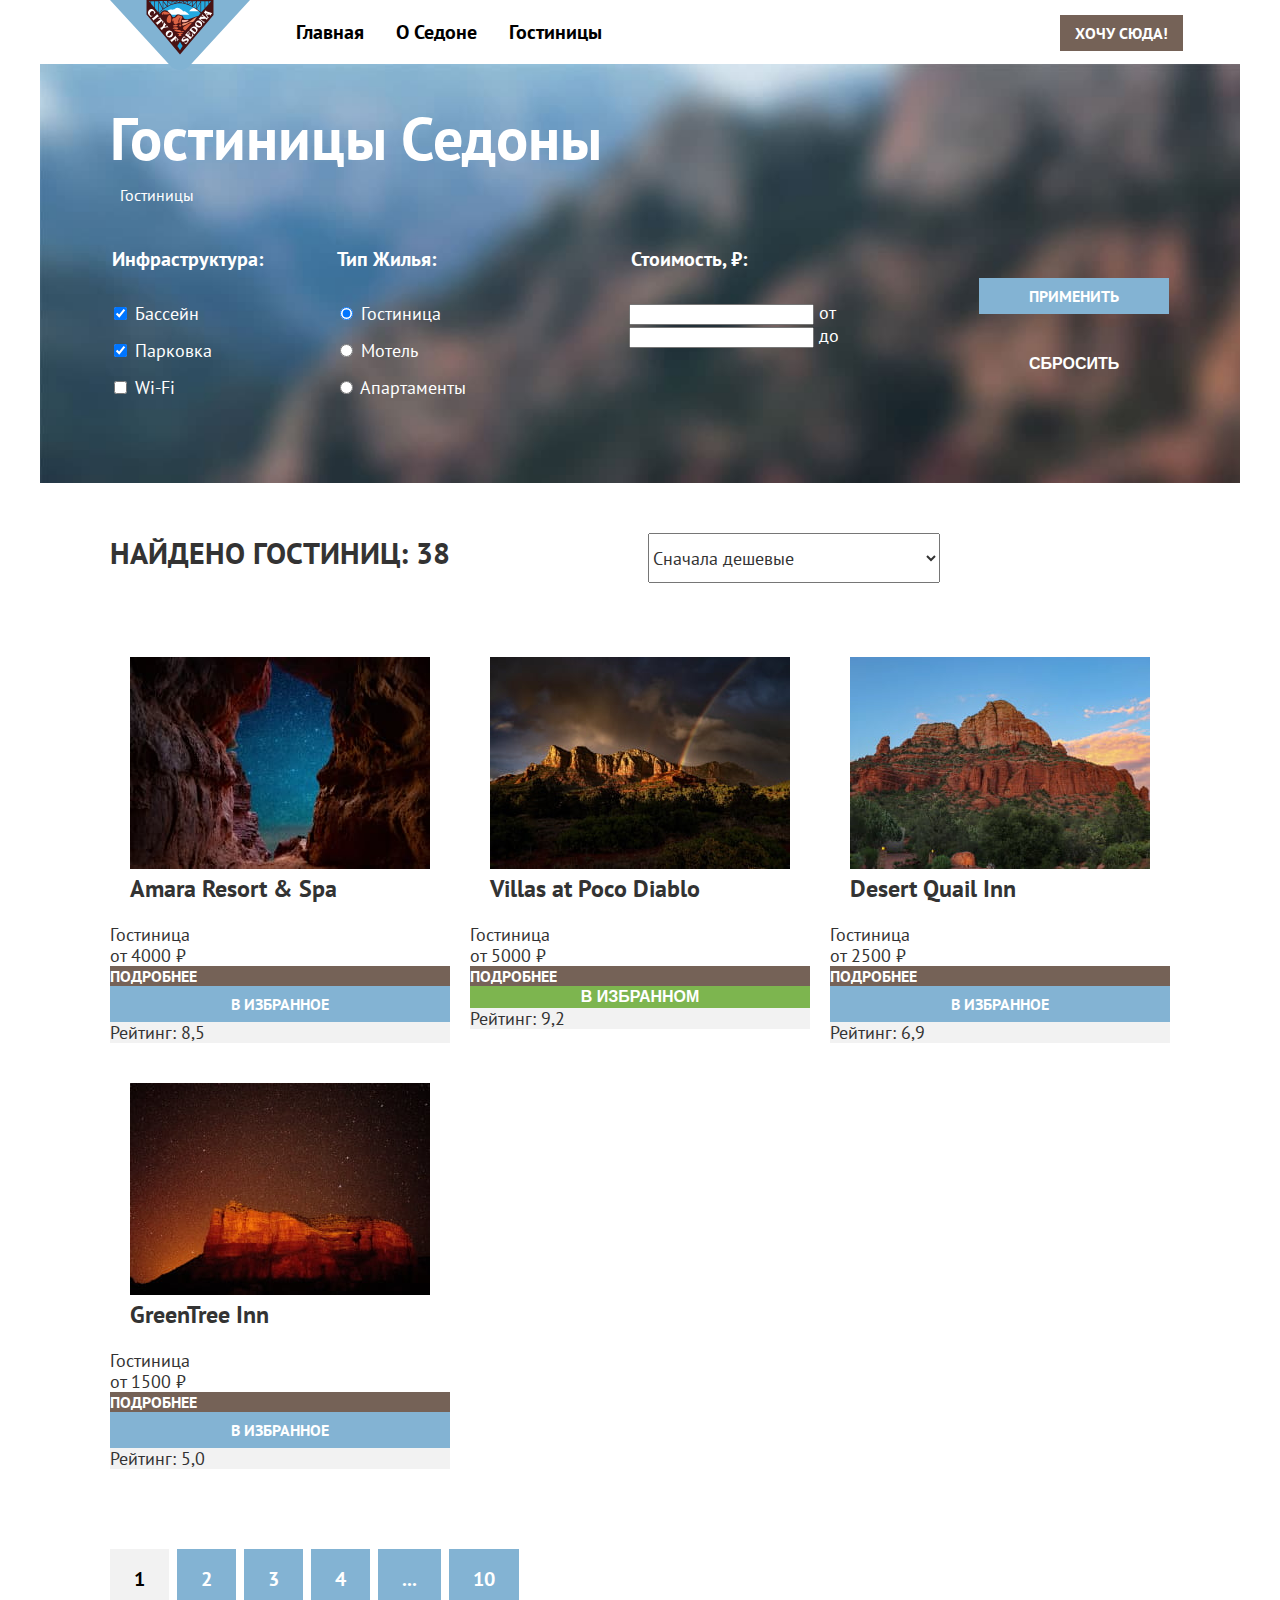
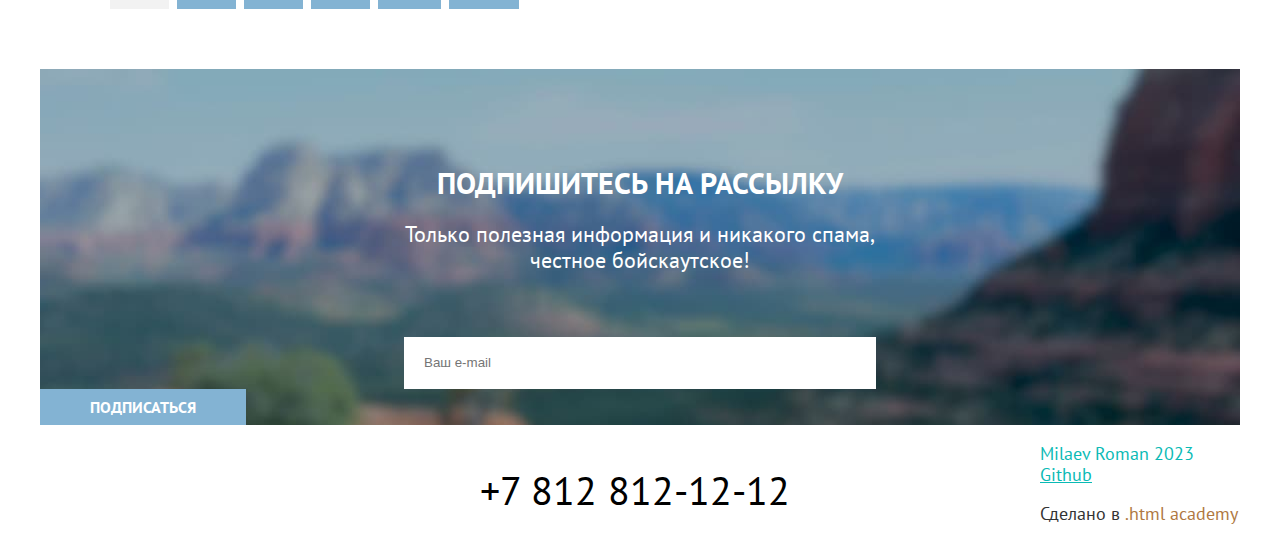
==== hotels.html @ eb1d155f "сделал микросетки" ====
<!DOCTYPE html>
<html lang="ru">
<head>
	<meta charset="UTF-8">
	<meta name="viewport" content="width=device-width, initial-scale=1.0">
	<link rel="stylesheet" href="styles/styles.css">
	<title>Hotels Sedona</title>
</head>
<body>
	<header class="page-header">
		<nav class="navigation">
			<a class="logo-link" href="index.html">
				<img class="menu-logo" src="images/logo.svg" width="140" height="70" alt="Logo Sedona">
			</a>
			<ul class="navigation-list">
				<li class="navigation-item">
					<a class="navigation-link" href="index.html">Главная</a>
				</li>
				<li class="navigation-item">
					<a class="navigation-link" href="#">О Седоне</a>
				</li>
				<li class="navigation-item">
					<a class="navigation-link current" href="hotels.html">Гостиницы</a>
				</li>
			</ul>
			<ul class="navigation-list userbar">
				<li class="userbar-item">
					<a class="navigation-link search-button" href="#">
						<span class="visually-hidden">Поиск</span>
					</a>
				</li>
				<li class="userbar-item">
					<a class="navigation-link favourites" href="#">
						<span class="visually-hidden">Избранное</span>
					</a>
				</li>
				<li class="userbar-item">
					<a class="button button-entry" href="#">Хочу сюда!</a>
				</li>
			</ul>
		</nav>
	</header>
	<main class="content">
		<div class="page-hotels-container">
			<div class="bg-wrapper">
				<header class="hotels-header">
					<h1 class="hotels-title">Гостиницы Седоны</h1>
					<ul class="breadcrumbs">
						<li class="breadcrumbs-item">
							<a href="index.html" class="breadcrumbs-link breadcrumbs-icon">
								<span class="visually-hidden">Домой</span>
							</a>
						</li>
						<li class="breadcrumbs-item">
							<a class="breadcrumbs-link" href="hotels.html">Гостиницы</a>
						</li>
					</ul>
				</header>
				<section class="filters">
					<h2 class="visually-hidden">Фильтры гостиниц</h2>
					<form class="filters-hotels" action="https://echo.htmlacademy.ru/" method="get">
						<fieldset class="filters-infrastructure">
							<legend class="title-filters title-filters-infrastructure">Инфраструктура:</legend>
							<ul class="filters-infrastructure-list">
								<li class="item-filters">
									<input type="checkbox" id="swimming-pool" name="swimming-pool" checked>
									<label for="swimming-pool">Бассейн</label>
								</li>
								<li class="item-filters">
									<input type="checkbox" id="parking" name="swimming-pool" checked>
									<label for="parking">Парковка</label>
								</li>
								<li class="item-filters">
									<input type="checkbox" id="wi-fi" name="wi-fi">
									<label for="wi-fi">Wi-Fi</label>
								</li>
							</ul>
						</fieldset>
						<fieldset class="filters-type-hotels">
							<legend class="title-filters title-filters-type-hotels">Тип Жилья:</legend>
							<ul class="filters-type-hotels-list">
								<li class="item-filters">
									<input type="radio" id="hotel" name="hotel" checked>
									<label for="hotel">Гостиница</label>
								</li>
								<li class="item-filters">
									<input type="radio" id="motel" name="motel">
									<label for="motel">Мотель</label>
								</li>
								<li class="item-filters">
									<input type="radio" id="aparts" name="aparts">
									<label for="aparts">Апартаменты</label>
								</li>
							</ul>
						</fieldset>
						<fieldset class="filters-price">
							<legend class="title-filters title-filters-price">Стоимость, ₽:</legend>
							<label class="min-price-label">
								<input type="number" class="min-price-input" name="min-price"> от
							</label>
							<label class="max-price-label">
								<input type="number" class="max-price-input" name="max-price"> до
							</label>
							<!--решение из Глейси - мб сделать через кнопки-->
							<div class="filter-range">
								<div class="range-controls">
									<div class="scale">
										<div class="bar" style="margin-left: 20%; width: 60%"></div>
									</div>
									<div class="range-toggle range-toggle-min"></div>
									<div class="range-toggle range-toggle-max"></div>
								</div>
							</div>
						</fieldset>
						<div class="button-form">
							<button class="button button-bg-lightblue" type="submit">Применить</button>
							<input class="button reset-button" type="reset" value="Сбросить">
						</div>
					</form>
				</section>
			</div>
			<section class="sorting-view">
				<h2 class="sorting-view-title">Найдено гостиниц: 38</h2>
				<select class="sorting-view-style" name="sorting">
					<option value="cheap">Сначала дешевые</option>
					<option value="expensive">Сначала дорогие</option>
					<option value="high-level">С высоким рейтингом</option>
					<option value="popular">По популярности</option>
				</select>
				<div class="sorting-view-link-container">
					<a class="sorting-view-link button" href="#">
						<span class="visually-hidden">Показать карточками</span>
					</a>
					<a class="sorting-view-link button" href="#">
						<span class="visually-hidden">Показать полностью</span>
					</a>
					<a class="sorting-view-link button" href="#">
						<span class="visually-hidden">Показать списком</span>
					</a>
				</div>
				</section>
			<section class="preview-hotels">
				<h2 class="visually-hidden">Превью отелей</h2>
				<ul class="preview-hotels-list">
					<li class="preview-hotels-item">
						<a class="preview-hotels-link">
							<img class="preview-hotels-image" src="images/hotel-1.jpg" width="300" height="212" alt="Вид из гостиницы">
							<h3 class="preview-hotels-subtitle">Amara Resort & Spa</h3>
						</a>
						<!--Есть мысли по оформлению этих блоков - вероятно дам дисплей инлайн блок-->
						<span>Гостиница</span><span> от 4000 ₽</span>
						<a class="button more-detailed-view-hotels" href="#">Подробнее</a>
						<button class="button button-bg-lightblue" value="favourites">В избранное</button>
						<div class="preview-hotels-rating-stars"></div>
						<a class="preview-hotels-rating" href="#">Рейтинг: 8,5</a>
					</li>
					<li class="preview-hotels-item">
						<a class="preview-hotels-link">
							<img class="preview-hotels-image" src="images/hotel-2.jpg" width="300" height="212" alt="Вид из гостиницы">
							<h3 class="preview-hotels-subtitle">Villas at Poco Diablo</h3>
						</a>
						<span>Гостиница</span><span> от 5000 ₽</span>
						<a class="button more-detailed-view-hotels" href="#">Подробнее</a>
						<button class="button button-clicked" value="favourites">В избранном</button>
						<div class="preview-hotels-rating-stars"></div>
						<a class="preview-hotels-rating" href="#">Рейтинг: 9,2</a>
					</li>
					<li class="preview-hotels-item">
						<a class="preview-hotels-link">
							<img class="preview-hotels-image" src="images/hotel-3.jpg" width="300" height="212" alt="Вид из гостиницы">
							<h3 class="preview-hotels-subtitle">Desert Quail Inn</h3>
						</a>
						<span>Гостиница</span><span> от 2500 ₽</span>
						<a class="button more-detailed-view-hotels" href="#">Подробнее</a>
						<button class="button button-bg-lightblue" value="favourites">В избранное</button>
						<div class="preview-hotels-rating-stars"></div>
						<a class="preview-hotels-rating" href="#">Рейтинг: 6,9</a>
					</li>
					<li class="preview-hotels-item">
						<a class="preview-hotels-link">
							<img class="preview-hotels-image" src="images/hotel-4.jpg" width="300" height="212" alt="Вид из гостиницы">
							<h3 class="preview-hotels-subtitle">GreenTree Inn</h3>
						</a>
						<span>Гостиница</span><span> от 1500 ₽</span>
						<a class="button more-detailed-view-hotels" href="#">Подробнее</a>
						<button class="button button-bg-lightblue" value="favourites">В избранное</button>
						<div class="preview-hotels-rating-stars"></div>
						<a class="preview-hotels-rating" href="#">Рейтинг: 5,0</a>
					</li>
				</ul>
			</section>
			<ul class="pagination">
				<li class="pagination-item">
					<a class="pagination-link pagination-current" href="#">1</a>
				</li>
				<li class="pagination-item">
					<a class="pagination-link" href="#">2</a>
				</li>
				<li class="pagination-item">
					<a class="pagination-link" href="#">3</a>
				</li>
				<li class="pagination-item">
					<a class="pagination-link" href="#">4</a>
				</li>
				<li class="pagination-item">
					<a class="pagination-link rabbit-hole" href="#">...</a>
				</li>
				<li class="pagination-item">
					<a class="pagination-link pagination-next" href="#">10</a>
				</li>
			</ul>
		</div>
	</main>
	<footer class="footer">
		<section class="footer-subscribe">
			<h2 class="title title-footer-subscribe">Подпишитесь на рассылку</h2>
			<p class="title-desc title-desc-footer-subscribe">Только полезная информация и никакого спама,<br>честное бойскаутское!</p>
			<input class="footer-subscribe-email" type="email" placeholder="Ваш e-mail">
			<button class="button button-bg-lightblue" type="submit">Подписаться</button>
		</section>
		<section class="footer-social">
			<h3 class="visually-hidden">Ссылки на наши соцсети</h3>
			<ul class="footer-social-list">
				<li class="footer-social-item">
					<a class="footer-social-link" href="#">
						<span class="visually-hidden vkontakte">Вконтакте</span>
					</a>
				</li>
				<li class="footer-social-item">
					<a class="footer-social-link" href="#">
						<span class="visually-hidden telegram">Телеграм</span>
					</a>
				</li>
				<li class="footer-social-item">
					<a class="footer-social-link" href="#">
						<span class="visually-hidden youtube">Youtube</span>
					</a>
				</li>
			</ul>
			<a class="footer-phone" href="tel:+78128121212">+7 812 812-12-12</a>
			<div class="copyright-container">
				<p class="copyright">Milaev Roman 2023
					<a href="https://github.com/Milaev" class="git-creator">Github</a>
				</p>
				<p>Сделано в <a class="copyright-link" href="https://htmlacademy.ru">.html academy</a>
				</p>
			</div>
		</section>
	</footer>	
</body>
</html>
---- styles/styles.css ----
@font-face {
	font-family: "PT Sans";
	font-style: normal;
	font-weight: 400;
	src: url("../fonts/ptsans-400.woff2") format("woff2");
	font-display: swap;
}

@font-face {
	font-family: "PT Sans";
	font-style: normal;
	font-weight: 700;
	src: url("../fonts/ptsans-700.woff2") format("woff2");
	font-display: swap;
}

html {
	height: 100%;
}

body {
	margin: 0;
	display: flex;
	flex-direction: column;
	min-height: 100%;
	font-family: "PT Sans", sans-serif;
	font-size: 18px;
	line-height: 21px;
	font-weight: 400;
	color: #333333;
	background-color: white;
}

.visually-hidden {
	position: absolute;
	width: 1px;
	height: 1px;
	margin: -1px;
	padding: 0;
	border: 0;
	clip: rect(0 0 0 0);
	overflow: hidden;
}

.button {
	color: white;
	background-color: #756257;
	text-decoration: none;
	font-size: 16px;
	line-height: 20px;
	text-transform: uppercase;
	font-weight: 700;
}

.title {
	font-size: 30px;
	line-height: 36px;
	font-weight: 700;
	text-align: center;
	text-transform: uppercase;
	padding: 0;
	margin: 0 auto;
}

.title-desc {
	font-size: 22px;
	line-height: 26px;
	font-weight: 400;
	text-align: center;
	padding: 0;
	padding-bottom: 64px;
	width: 720px;
	margin: 0 auto;
}

.subtitle {
	font-size: 24px;
	line-height: 28px;
	font-weight: 700;
	text-align: center;
	text-transform: uppercase;
	margin: 0;
	padding: 0;
}

.item-desc {
	font-size: 18px;
	line-height: 21px;
	text-align: center;
	margin: 0;
	padding: 0;
}

.navigation {
	display: flex;
	width: 1200px;
	margin: 0 auto;
}

.menu-logo {
	width: 140px;
	margin-right: 30px;
	padding-left: 70px;
}

.navigation-list {
	margin: 0;
	padding: 0;
	list-style-type: none;
	display: flex;
	flex-wrap: wrap;
	width: 500px;
	align-items: center;
}

.navigation-link {
	color: black;
	display: block;
	font-size: 20px;
	line-height: 24px;
	font-weight: 700;
	text-decoration: none;
	padding: 20px 16px;
}

.logo-link {
	display: block;
	margin-bottom: -10px;
	padding: 0;
	z-index: 1;
}

.userbar {
	width: 264px;
	margin-left: auto;
}

.userbar-item:last-child {
	margin-left: 20px;
}

.button-entry {
	padding: 8px 15px;
}

.page-container {
	background-image: url(../images/bg-index-divider.jpg);
	background-repeat: no-repeat;
	background-size: 1200px 485px;
	background-position: top;
	width: 1200px;
	margin: 0 auto;
}

.page-hotels-container {
	width: 1200px;
	margin: 0 auto;
}

.content {
	flex-grow: 1;
}

.main-logo {
	display: block;
	margin: 0 auto;
	padding-top: 42px;
	margin-bottom: 91px;
}

.reasons-list {
	margin: 0;
	padding: 0;
	display: flex;
	flex-wrap: wrap;
	list-style-type: none;
}

.title-reasons {
	width: 620px;
	padding-top: 69px;
	padding-bottom: 25px;
}

.reasons-item {
	display: flex;
	flex-direction: column;
}

.reasons-item:first-child,
.reasons-item:last-child {
	background-color: #82B3D3;
	color: white;
	width: 400px;
}

.reasons-item:nth-child(3),
.reasons-item:nth-child(4),
.reasons-item:nth-child(5) {
	width: 400px;
}

.reasons-item:nth-child(3),
.reasons-item:nth-child(5),
.opportunities-item:nth-child(1),
.opportunities-item:nth-child(3) {
	background-color: rgba(131, 179, 211, 0.12);
}

.reasons-item:nth-child(4) {
	background-color:rgba(131, 179, 211, 0.2)
}

.subtitle-reasons {
	width: 175px;
	margin: 0 auto;
	padding-top: 103px;
	padding-bottom: 31px;
}

.item-desc-reasons {
	width: 230px;
	margin: 0 auto;
	padding-top: 31px;
	padding-bottom: 100px;
}

.title-opportunities {
	width: 505px;
	padding-top: 64px;
	padding-bottom: 20px;
}

.opportunities-list {
	margin: 0;
	padding: 0;
	list-style-type: none;
	display: flex;
}

.opportunities-item {
	width: 400px;
	display: flex;
	flex-direction: column;
}

.subtitle-opportunities {
	width: 230px;
	margin: 0 auto;
	padding-top: 183px;
	padding-bottom: 30px;
}

.item-desc-opportunities {
	width: 230px;
	margin: 0 auto;
	padding-bottom: 81px;
}

.title-search-hotel,
.title-footer-subscribe {
	padding-top: 96px;
	padding-bottom: 20px;
}

.button-search-hotel {
	display: block;
	width: 275px;
	line-height: 36px;
	text-align: center;
	padding: 8px 50px;
	margin: 0 auto;
	margin-bottom: 96px;
}

.footer-subscribe {
	color: white;
	background-color: lightblue;
	background-image: url("../images/bg-subscribe.jpg");
	background-size: 1200px 415px;
	background-repeat: no-repeat;
	width: 1200px;
	margin: 0 auto;
}

.footer-subscribe-email {
	display: block;
	width: 432px;
	line-height: 28px;
	border: 0px;
	padding: 12px 20px;
	margin: 0 auto;
}

.footer-social {
	display: flex;
	width: 1200px;
	margin: 0 auto;
}

.footer-social-list {
	width: 180px;
	margin: 0;
	padding: 0;
	list-style-type: none;
	display: flex;
	flex-wrap: wrap;
	padding-left: 70px;
	padding-top: 45px;
	padding-bottom: 30px;
}

.footer-social-link {
	display: block;
	width: 47px;
	height: 40px;
}

.footer-phone {
	color: black;
	font-size: 40px;
	line-height: 40px;
	font-weight: 400;
	text-decoration: none;
	width: 335px;
	margin-left: 190px;
	padding-top: 45px;
	padding-bottom: 30px;
}

.copyright-container {
	width: 200px;
	margin-left: auto;
}

.copyright, .git-creator {
	color: #0abab5;
}

.copyright-link {
	color:#AF7842;
	text-decoration: none;
}

.bg-wrapper {
	background-image: url("../images/bg-catalog.jpg");
	background-color: lightblue;
	background-size: cover;
	color: white;
}

.hotels-title {
	font-size: 60px;
	line-height: 78px;
	font-weight: 700;
	margin-top: 0;
	margin-bottom: 8px;
	padding-top: 35px;
	padding-left: 70px;
}

.breadcrumbs {
	display: flex;
	margin: 0;
	list-style-type: none;
}

.breadcrumbs-link {
	color: white;
	text-decoration: none;
	font-size: 16px;
	line-height: 21px;
	font-weight: 400;
	display: block;
	margin-right: 28px;
}

.breadcrumbs-icon {
	width: 12px;
	height: 12px;
}

fieldset {
	border: none;
	margin: 0;
	padding: 0;
}

.title-filters {
	font-size: 20px;
	line-height: 26px;
	font-weight: 700;
	padding-bottom: 30px;
}

.item-filters {
	font-size: 18px;
	line-height: 24px;
	font-weight: 400;
	padding-bottom: 13px;
}

.filters-hotels {
	display: flex;
	max-width: 1200px;
	padding: 40px 70px 70px;
}

.filters-infrastructure-list,
.filters-type-hotels-list {
	margin: 0;
	padding: 0;
	list-style-type: none;
}

.filters-infrastructure {
	width: 150px;
	margin-right: 70px;
}

.filters-type-hotels {
	width: 150px;
}

.filters-price {
	width: 280px;
	margin-left: auto;
	margin-right: 70px;
}

/*выпадает из контейнера формы */
.button-form {
	width: 191px;
	align-self: center;
}

.button-bg-lightblue {
	background-color: rgba(131, 179, 211, 1);
	border: none;
	font-family: "PT Sans";
	padding: 8px 50px;
	line-height: 20px;
	border: none;
}

.reset-button {
	background-color: transparent;
	border: none;
	padding: 8px 50px;
	line-height: 20px;
	margin-top: 32px;
}

.button-clicked {
	background-color: #7DB54F;
	border: none;
}

.sorting-view {
	display: flex;
	margin: 50px 70px 40px;
}

.sorting-view-title {
	font-size: 30px;
	line-height: 39px;
	font-weight: 700;
	text-transform: uppercase;
	width: 340px;
	margin-top: 0;
}

.sorting-view-style {
	width: 292px;
	height: 50px;
	margin-left: auto;
}

.sorting-view-link-container {
	display: flex;
	width: 160px;
	flex-wrap: wrap;
	margin-left: 70px;
}

.sorting-view-link {
	background-color: white;
	color: black;
	display: block;
	width: 48px;
	height: 48px;
}

.sorting-view-style {
	color: #333333;
	font-size: 18px;
	line-height: 23px;
	font-family: "PT Sans";
	font-weight: 400;
}

.preview-hotels-list {
	display: flex;
	margin: 0;
	padding: 0;
	flex-wrap: wrap;
	list-style-type: none;
	padding-left: 70px;
	padding-right: 70px;
	gap: 20px;
}

.preview-hotels-item {
	display: flex;
	flex-direction: column;
	width: 340px;
}

.preview-hotels-link {
	display: block;
	width: 300px;
	margin: 0;
	padding: 20px;
}

.preview-hotels-subtitle {
	font-size: 24px;
	line-height: 31px;
	font-weight: 700;
	margin: 0;
	padding: 0;
}

.preview-hotels-rating {
	background-color: #F2F2F2;
	color: #333333;
	text-decoration: none;
}

.pagination {
	margin: 0;
	padding: 0;
	list-style-type: none;
	display: flex;
	flex-wrap: wrap;
	margin-left: 70px;
	padding-top: 80px;
	padding-bottom: 60px;
}

.pagination-link {
	color: #ffffff;
	font-size: 20px;
	line-height: 36px;
	text-decoration: none;
	background-color: #83B3D3;
	font-weight: 700;
	display: block;
	padding: 12px 24px;
}

.pagination-item:not(:last-child) {
	margin-right: 8px;
}

.pagination-current {
	background-color: #F2F2F2;
	color: #000000;
}
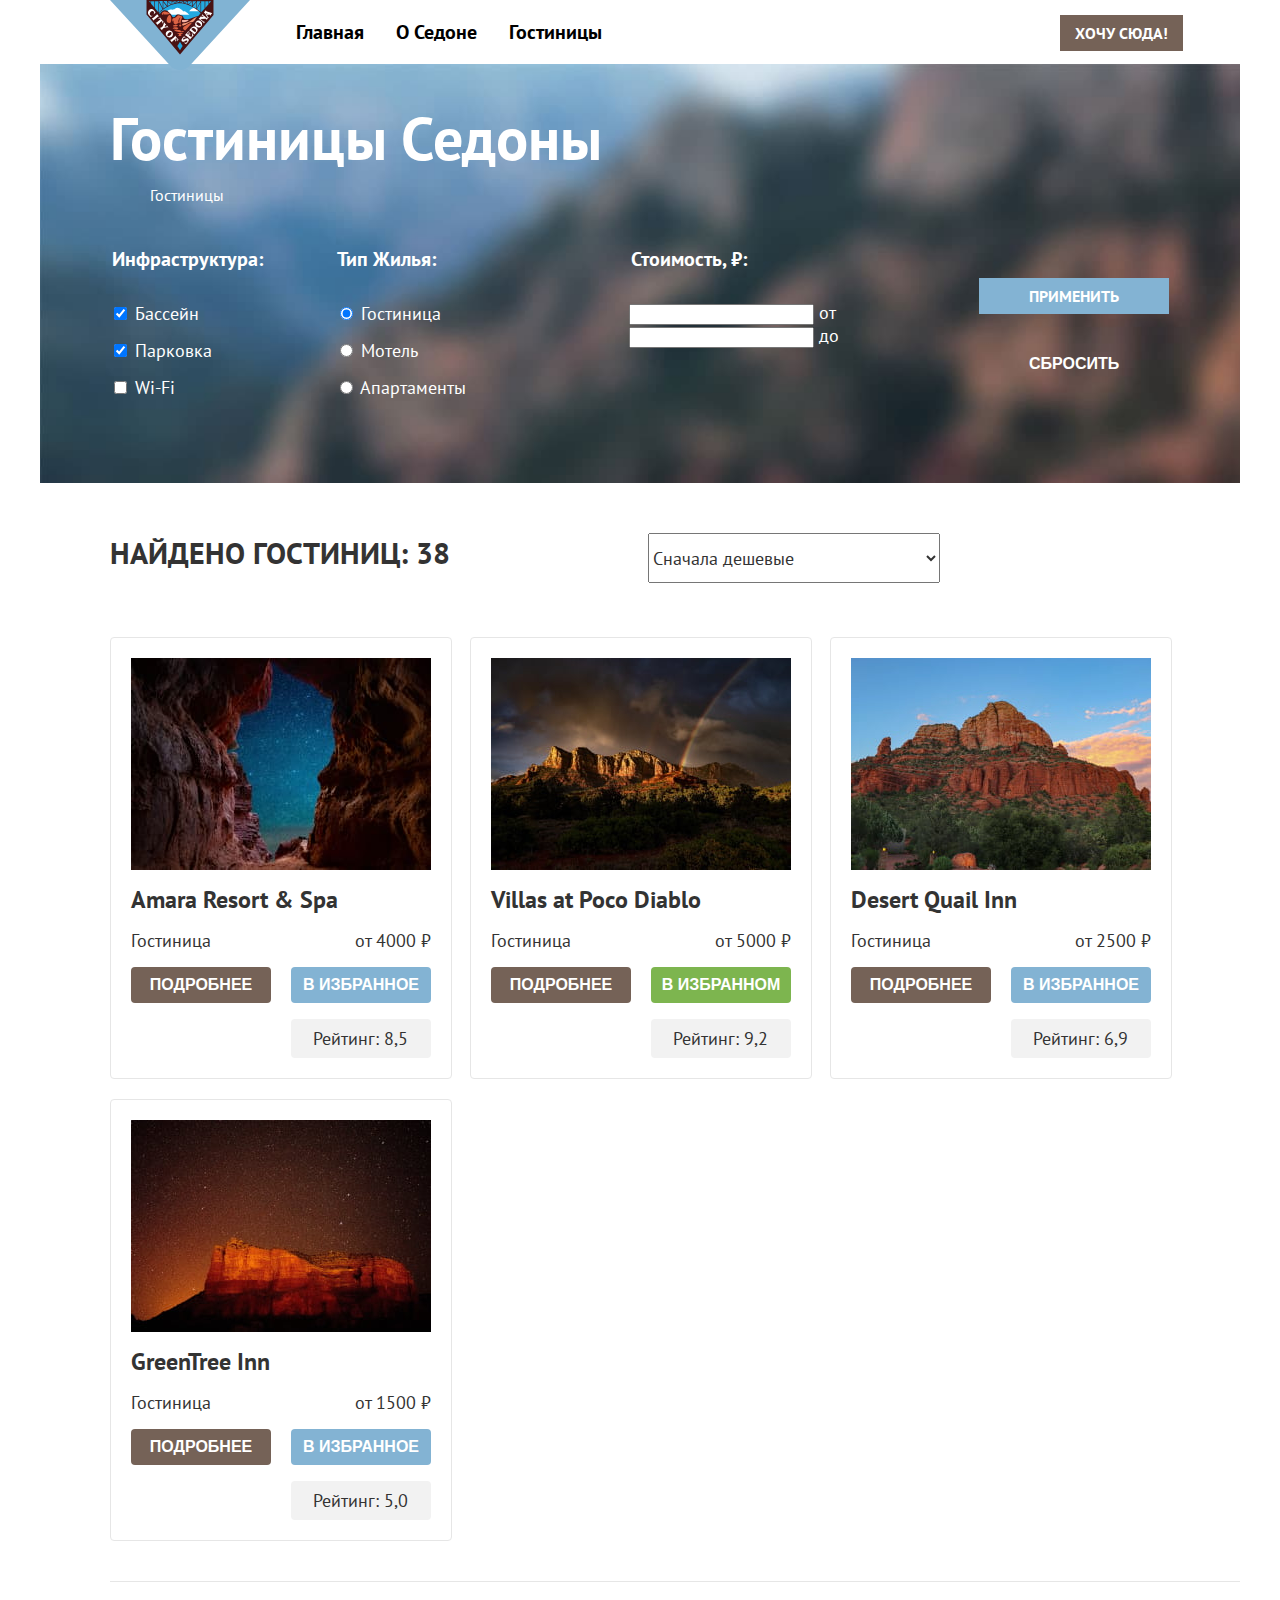
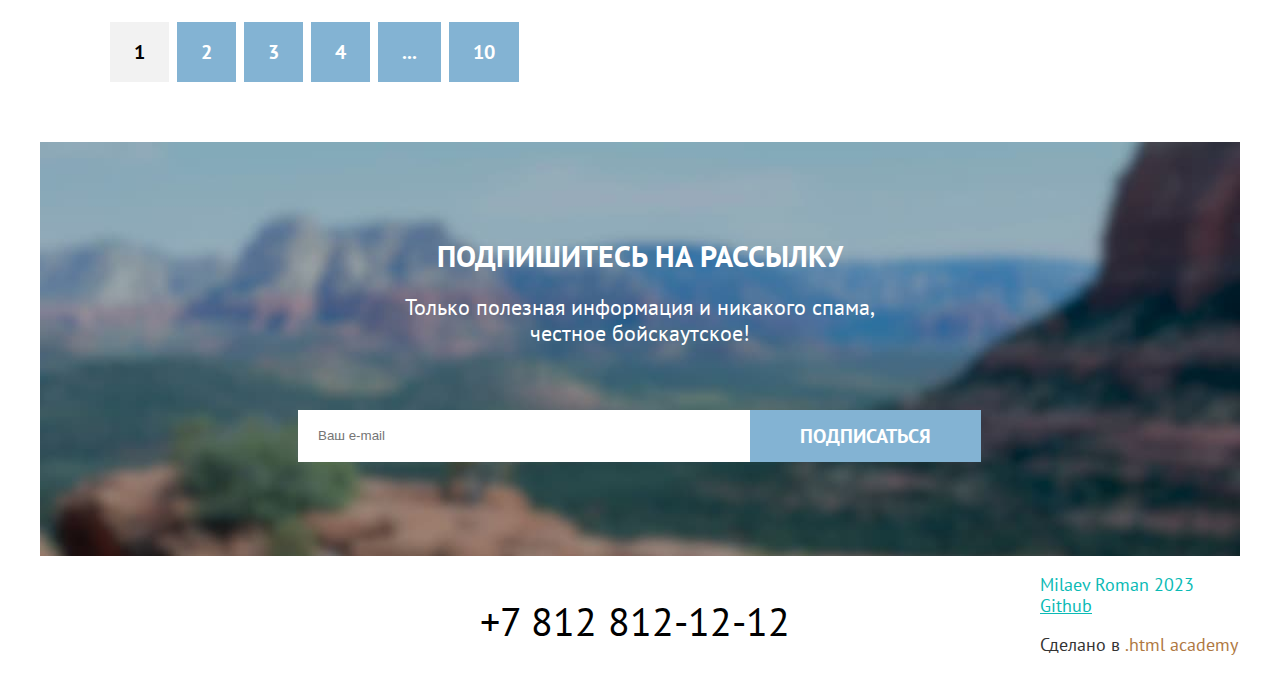
==== commit a993480e: "Сверстал карточки отелей на гридах" ====
--- a/hotels.html
+++ b/hotels.html
@@ -143,49 +143,64 @@
 				<h2 class="visually-hidden">Превью отелей</h2>
 				<ul class="preview-hotels-list">
 					<li class="preview-hotels-item">
-						<a class="preview-hotels-link">
+						<a class="preview-hotels-link" href="#">
 							<img class="preview-hotels-image" src="images/hotel-1.jpg" width="300" height="212" alt="Вид из гостиницы">
+						</a>	
+						<a class="preview-hotels-subtitle-link" href="#">
 							<h3 class="preview-hotels-subtitle">Amara Resort & Spa</h3>
 						</a>
-						<!--Есть мысли по оформлению этих блоков - вероятно дам дисплей инлайн блок-->
-						<span>Гостиница</span><span> от 4000 ₽</span>
-						<a class="button more-detailed-view-hotels" href="#">Подробнее</a>
-						<button class="button button-bg-lightblue" value="favourites">В избранное</button>
-						<div class="preview-hotels-rating-stars"></div>
-						<a class="preview-hotels-rating" href="#">Рейтинг: 8,5</a>
-					</li>
-					<li class="preview-hotels-item">
-						<a class="preview-hotels-link">
+						<div class="grid-wrapper">
+							<span class="hotels">Гостиница</span><span class="price"> от 4000 ₽</span>
+							<button class="button more-detailed-view-hotels" type="button" >Подробнее</button>
+							<button class="button button-fav" type="submit" value="favourites">В избранное</button>
+							<div class="preview-hotels-rating-stars"></div>
+							<a class="preview-hotels-rating" href="#">Рейтинг: 8,5</a>
+						</div>
+					</li>
+					<li class="preview-hotels-item">
+						<a class="preview-hotels-link" href="#">
 							<img class="preview-hotels-image" src="images/hotel-2.jpg" width="300" height="212" alt="Вид из гостиницы">
+						</a>
+						<a class="preview-hotels-subtitle-link" href="#">
 							<h3 class="preview-hotels-subtitle">Villas at Poco Diablo</h3>
 						</a>
-						<span>Гостиница</span><span> от 5000 ₽</span>
-						<a class="button more-detailed-view-hotels" href="#">Подробнее</a>
-						<button class="button button-clicked" value="favourites">В избранном</button>
-						<div class="preview-hotels-rating-stars"></div>
-						<a class="preview-hotels-rating" href="#">Рейтинг: 9,2</a>
-					</li>
-					<li class="preview-hotels-item">
-						<a class="preview-hotels-link">
+						<div class="grid-wrapper">
+							<span class="hotels">Гостиница</span><span class="price"> от 5000 ₽</span>
+							<button class="button more-detailed-view-hotels" type="button">Подробнее</button>
+							<button class="button button-clicked" type="submit" value="favourites">В избранном</button>
+							<div class="preview-hotels-rating-stars"></div>
+							<a class="preview-hotels-rating" href="#">Рейтинг: 9,2</a>
+						</div>
+					</li>
+					<li class="preview-hotels-item">
+						<a class="preview-hotels-link" href="#">
 							<img class="preview-hotels-image" src="images/hotel-3.jpg" width="300" height="212" alt="Вид из гостиницы">
+						</a>
+						<a class="preview-hotels-subtitle-link" href="#">
 							<h3 class="preview-hotels-subtitle">Desert Quail Inn</h3>
 						</a>
-						<span>Гостиница</span><span> от 2500 ₽</span>
-						<a class="button more-detailed-view-hotels" href="#">Подробнее</a>
-						<button class="button button-bg-lightblue" value="favourites">В избранное</button>
-						<div class="preview-hotels-rating-stars"></div>
-						<a class="preview-hotels-rating" href="#">Рейтинг: 6,9</a>
-					</li>
-					<li class="preview-hotels-item">
-						<a class="preview-hotels-link">
+						<div class="grid-wrapper">
+						<span class="hotels">Гостиница</span><span class="price"> от 2500 ₽</span>
+						<button class="button more-detailed-view-hotels" type="button" >Подробнее</button>
+						<button class="button button-fav" type="submit" value="favourites">В избранное</button>
+							<div class="preview-hotels-rating-stars"></div>
+							<a class="preview-hotels-rating" href="#">Рейтинг: 6,9</a>
+						</div>
+					</li>
+					<li class="preview-hotels-item">
+						<a class="preview-hotels-link" href="#">
 							<img class="preview-hotels-image" src="images/hotel-4.jpg" width="300" height="212" alt="Вид из гостиницы">
+						</a>
+						<a class="preview-hotels-subtitle-link" href="#">
 							<h3 class="preview-hotels-subtitle">GreenTree Inn</h3>
 						</a>
-						<span>Гостиница</span><span> от 1500 ₽</span>
-						<a class="button more-detailed-view-hotels" href="#">Подробнее</a>
-						<button class="button button-bg-lightblue" value="favourites">В избранное</button>
-						<div class="preview-hotels-rating-stars"></div>
-						<a class="preview-hotels-rating" href="#">Рейтинг: 5,0</a>
+						<div class="grid-wrapper">
+							<span class="hotels">Гостиница</span><span class="price"> от 1500 ₽</span>
+							<button class="button more-detailed-view-hotels" type="button" >Подробнее</button>
+							<button class="button button-fav" type="submit" value="favourites">В избранное</button>
+							<div class="preview-hotels-rating-stars"></div>
+							<a class="preview-hotels-rating" href="#">Рейтинг: 5,0</a>
+						</div>
 					</li>
 				</ul>
 			</section>
@@ -215,8 +230,10 @@
 		<section class="footer-subscribe">
 			<h2 class="title title-footer-subscribe">Подпишитесь на рассылку</h2>
 			<p class="title-desc title-desc-footer-subscribe">Только полезная информация и никакого спама,<br>честное бойскаутское!</p>
-			<input class="footer-subscribe-email" type="email" placeholder="Ваш e-mail">
-			<button class="button button-bg-lightblue" type="submit">Подписаться</button>
+			<form class="footer-subscribe-form">
+				<input class="footer-subscribe-email" type="email" placeholder="Ваш e-mail">
+				<button class="button button-subscribe" type="submit">Подписаться</button>
+			</form>
 		</section>
 		<section class="footer-social">
 			<h3 class="visually-hidden">Ссылки на наши соцсети</h3>
--- a/styles/styles.css
+++ b/styles/styles.css
@@ -16,6 +16,7 @@
 
 html {
 	height: 100%;
+	min-width: 1280px;
 }
 
 body {
@@ -31,6 +32,10 @@
 	background-color: white;
 }
 
+img {
+	display: block;
+}
+
 .visually-hidden {
 	position: absolute;
 	width: 1px;
@@ -50,6 +55,8 @@
 	line-height: 20px;
 	text-transform: uppercase;
 	font-weight: 700;
+	border: none;
+	cursor: pointer;
 }
 
 .title {
@@ -283,13 +290,27 @@
 	margin: 0 auto;
 }
 
+.footer-subscribe-form {
+	display: flex;
+	margin: 0 auto;
+	width: 684px;
+	padding-bottom: 94px;
+}
+
 .footer-subscribe-email {
-	display: block;
-	width: 432px;
+	width: 412px;
 	line-height: 28px;
-	border: 0px;
+	border: none;
 	padding: 12px 20px;
-	margin: 0 auto;
+}
+
+.button-subscribe {
+	background-color: rgba(131, 179, 211, 1);
+	border: none;
+	font-size: 20px;
+	line-height: 36px;
+	font-family: "PT Sans";
+	padding: 8px 50px;
 }
 
 .footer-social {
@@ -362,6 +383,8 @@
 .breadcrumbs {
 	display: flex;
 	margin: 0;
+	padding: 0;
+	padding-left: 70px;
 	list-style-type: none;
 }
 
@@ -440,7 +463,6 @@
 	font-family: "PT Sans";
 	padding: 8px 50px;
 	line-height: 20px;
-	border: none;
 }
 
 .reset-button {
@@ -454,6 +476,9 @@
 .button-clicked {
 	background-color: #7DB54F;
 	border: none;
+	padding-top: 8px;
+	padding-bottom: 8px;
+	border-radius: 4px;
 }
 
 .sorting-view {
@@ -500,41 +525,102 @@
 }
 
 .preview-hotels-list {
-	display: flex;
-	margin: 0;
-	padding: 0;
-	flex-wrap: wrap;
+	display: grid;
+	grid-template-columns: repeat(3, 340px);
+	margin: 0;
+	padding: 0;
 	list-style-type: none;
 	padding-left: 70px;
 	padding-right: 70px;
+	padding-bottom: 40px;
 	gap: 20px;
 }
 
 .preview-hotels-item {
-	display: flex;
-	flex-direction: column;
+	display: grid;
+	grid-template-columns: 20px 280px 20px;
+	grid-template-rows: 20px 212px min-content auto; 
 	width: 340px;
+	border: 1px solid #E6E6E6;
+	border-radius: 4px;
 }
 
 .preview-hotels-link {
-	display: block;
 	width: 300px;
 	margin: 0;
-	padding: 20px;
+	padding-top: 20px;
+	grid-column: 2 / 4;
+}
+
+.preview-hotels-subtitle-link {
+	grid-row: 3 / 4;
+	grid-column: 2 / 4;
+	text-decoration: none;
+	color: inherit;
+	margin-top: 16px;
+	margin-bottom: 16px;
 }
 
 .preview-hotels-subtitle {
 	font-size: 24px;
-	line-height: 31px;
-	font-weight: 700;
-	margin: 0;
-	padding: 0;
+	line-height: 28px;
+	font-weight: 700;
+	margin: 0;
+	padding: 0;
+}
+
+.grid-wrapper {
+	display: grid;
+	grid-row: 4 / 5;
+	grid-column: 2 / 3;
+	grid-template-columns: repeat(2, 140px);
+	column-gap: 20px;
+	row-gap: 16px;
+	padding-bottom: 20px;
+}
+
+.hotels {
+	grid-row: 1 / 2;
+	grid-column: 1 / 2;
+	justify-self: start;
+}
+
+.price {
+	grid-row: 1 / 2;
+	grid-column: 2 / 3;
+	justify-self: end;
+}
+
+.more-detailed-view-hotels {
+	grid-row: 2 / 3;
+	grid-column: 1 / 2;
+	border: none;
+	border-radius: 4px;
+}
+
+.button-fav {
+	grid-row: 2 / 3;
+	grid-column: 2 / 3;
+	border: none;
+	background-color: rgba(131, 179, 211, 1);
+	padding-top: 8px;
+	padding-bottom: 8px;
+	border-radius: 4px;
+} 
+
+.preview-hotels-rating-stars {
+	grid-row: 3 / 4;
+	grid-column: 1 / 2;
 }
 
 .preview-hotels-rating {
 	background-color: #F2F2F2;
 	color: #333333;
 	text-decoration: none;
+	grid-row: 3 / 4;
+	grid-column: 2 / 3;
+	padding: 9px 22px;
+	border-radius: 4px;
 }
 
 .pagination {
@@ -544,8 +630,9 @@
 	display: flex;
 	flex-wrap: wrap;
 	margin-left: 70px;
-	padding-top: 80px;
+	padding-top: 40px;
 	padding-bottom: 60px;
+	border-top: 1px solid #E6E6E6;
 }
 
 .pagination-link {
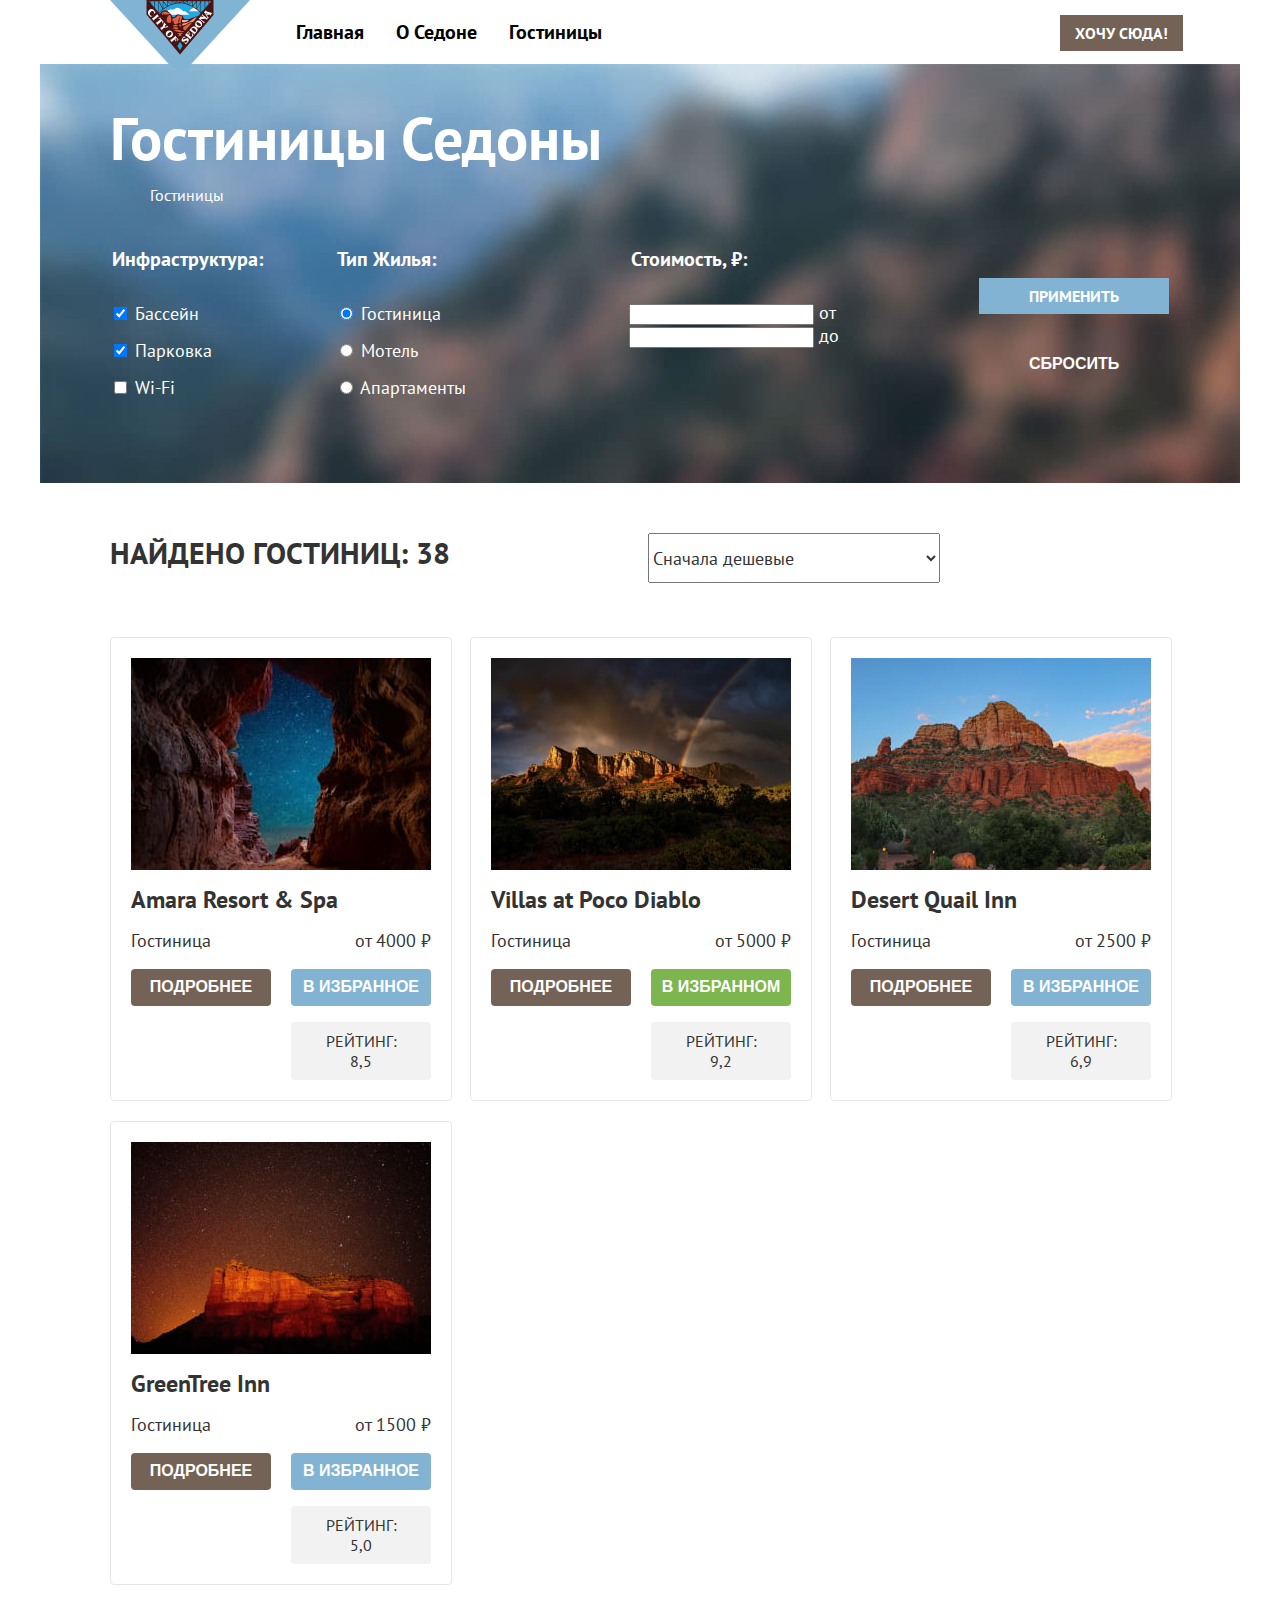
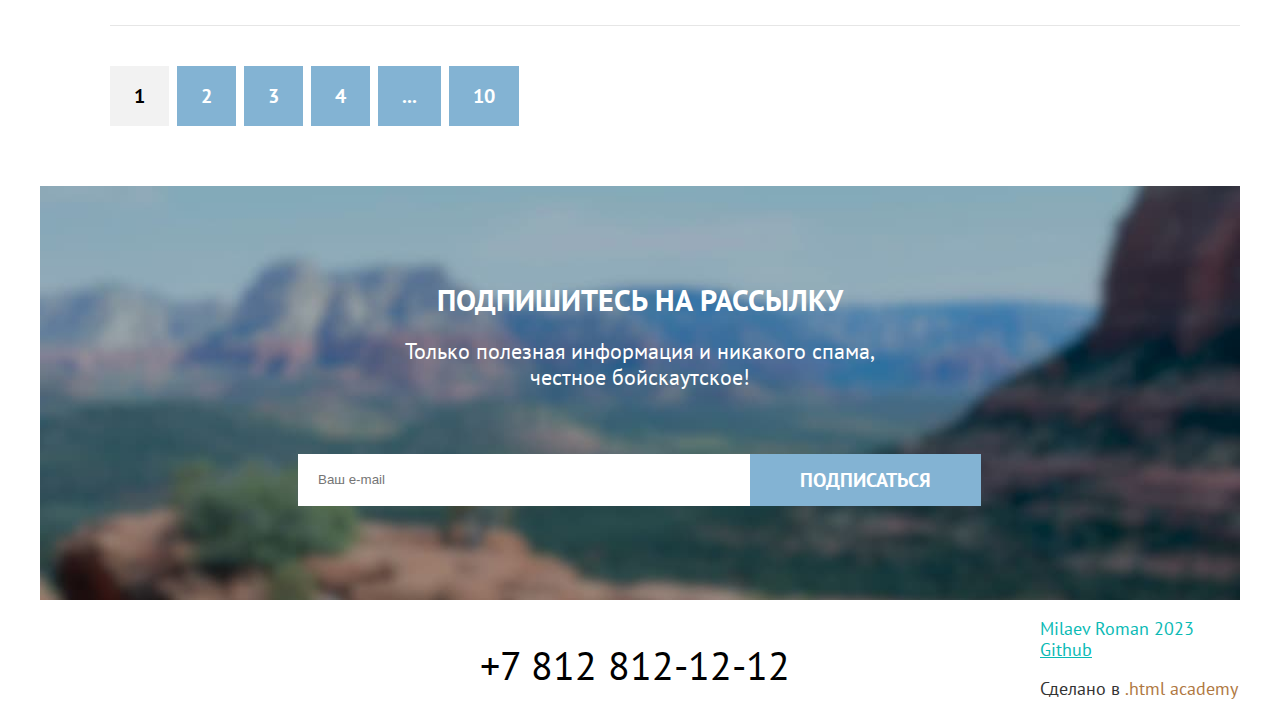
==== commit 00323d21: "исправил размеры грид колонки в карточке товара" ====
--- a/hotels.html
+++ b/hotels.html
@@ -157,6 +157,7 @@
 							<a class="preview-hotels-rating" href="#">Рейтинг: 8,5</a>
 						</div>
 					</li>
+					</li>
 					<li class="preview-hotels-item">
 						<a class="preview-hotels-link" href="#">
 							<img class="preview-hotels-image" src="images/hotel-2.jpg" width="300" height="212" alt="Вид из гостиницы">
--- a/styles/styles.css
+++ b/styles/styles.css
@@ -538,7 +538,7 @@
 
 .preview-hotels-item {
 	display: grid;
-	grid-template-columns: 20px 280px 20px;
+	grid-template-columns: 20px 300px 20px;
 	grid-template-rows: 20px 212px min-content auto; 
 	width: 340px;
 	border: 1px solid #E6E6E6;
@@ -570,10 +570,11 @@
 }
 
 .grid-wrapper {
+	grid-row: 4 / 5;
+	grid-column: 2 / 4;
 	display: grid;
-	grid-row: 4 / 5;
-	grid-column: 2 / 3;
-	grid-template-columns: repeat(2, 140px);
+	grid-template-columns: 140px 140px;
+	grid-template-rows: 23px 37px;
 	column-gap: 20px;
 	row-gap: 16px;
 	padding-bottom: 20px;
@@ -621,6 +622,10 @@
 	grid-column: 2 / 3;
 	padding: 9px 22px;
 	border-radius: 4px;
+	text-transform: uppercase;
+	font-size: 16px;
+	line-height: 20px;
+	text-align: center;
 }
 
 .pagination {
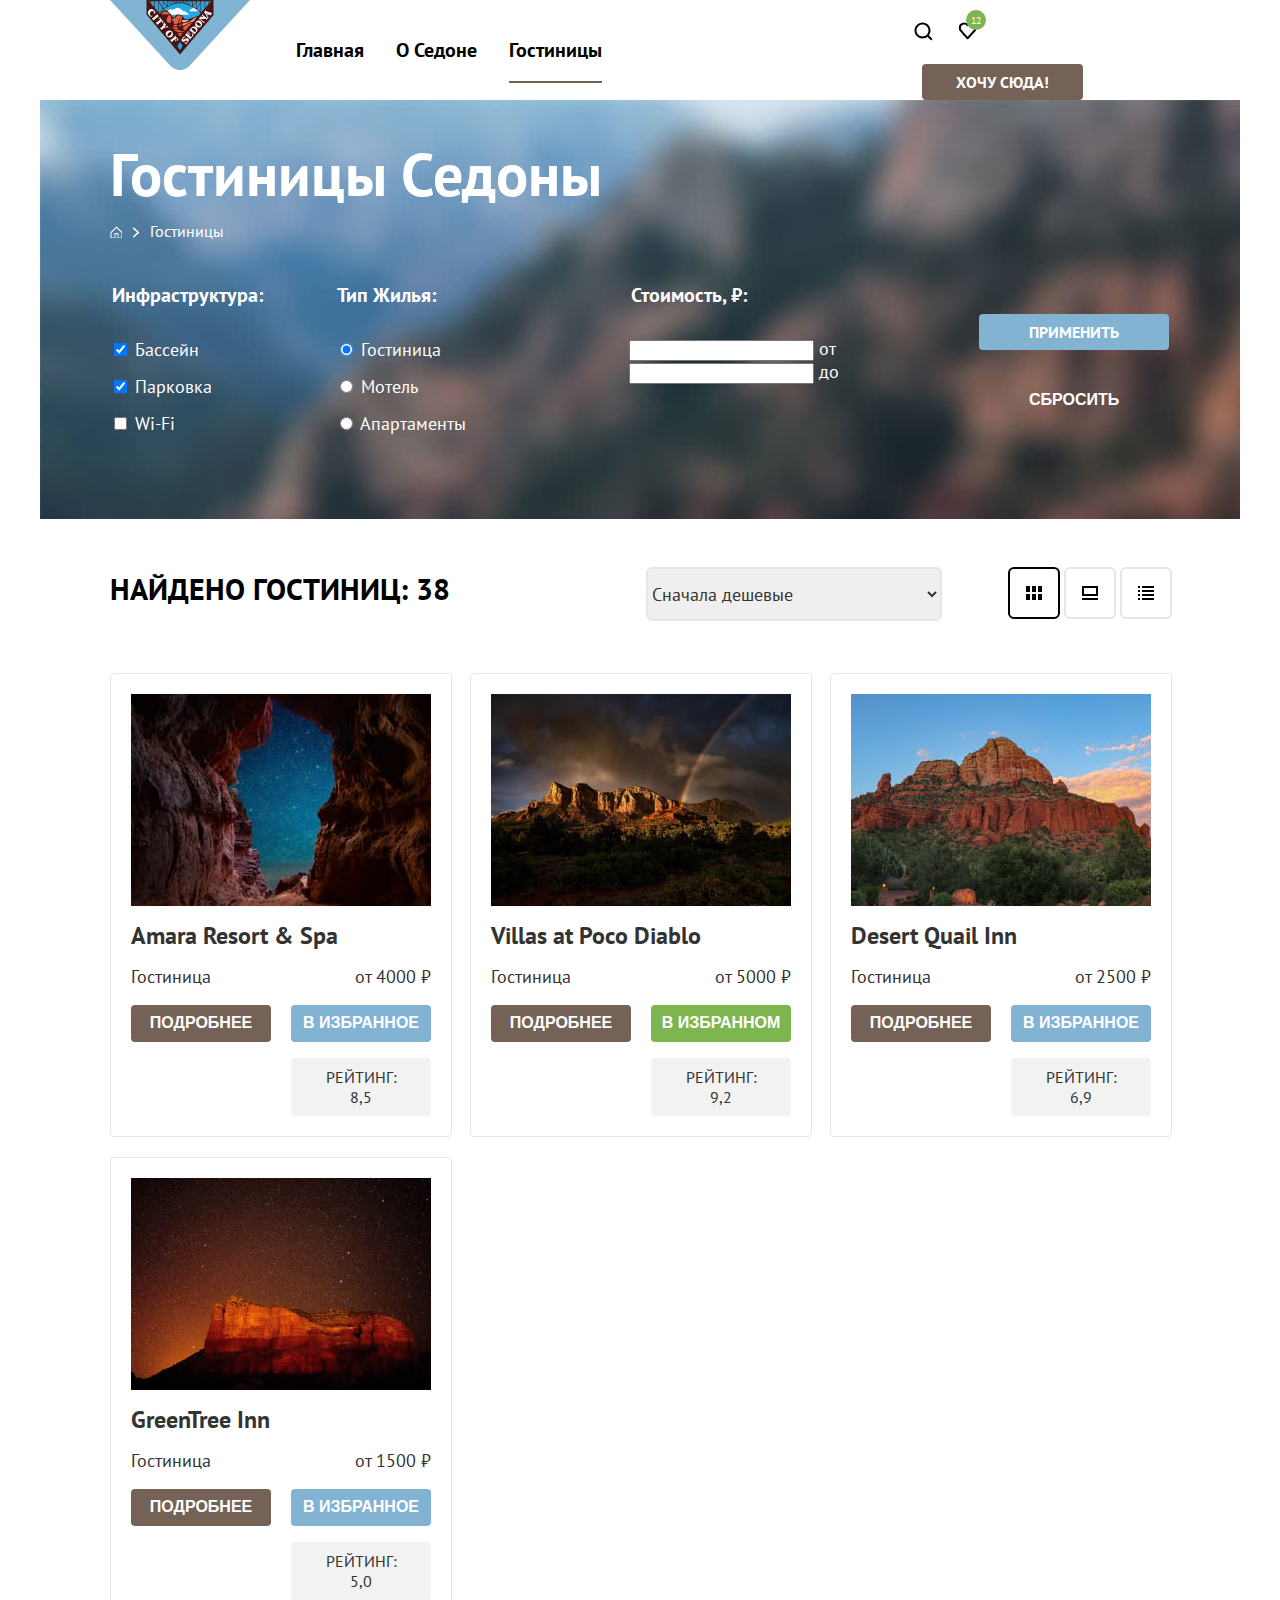
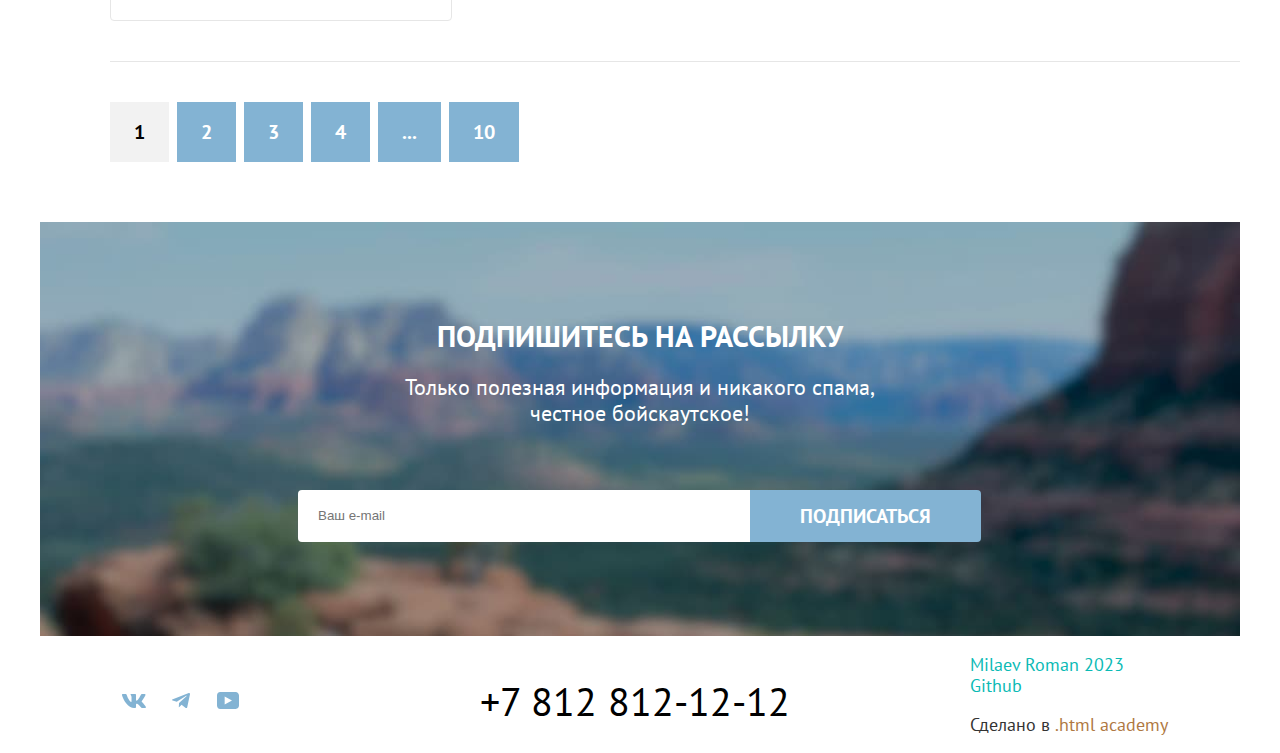
==== commit ba28dc54: "Сделал почти все декоративные элементы" ====
--- a/hotels.html
+++ b/hotels.html
@@ -20,17 +20,30 @@
 					<a class="navigation-link" href="#">О Седоне</a>
 				</li>
 				<li class="navigation-item">
-					<a class="navigation-link current" href="hotels.html">Гостиницы</a>
+					<a class="navigation-link navigation-link-current" href="hotels.html">Гостиницы</a>
 				</li>
 			</ul>
 			<ul class="navigation-list userbar">
 				<li class="userbar-item">
-					<a class="navigation-link search-button" href="#">
+					<a class="userbar-link" href="#">
+						<svg class="userbar-icon" aria-hidden="true" focusable="false" xmlns="http://www.w3.org/2000/svg" width="19" height="19" viewBox="0 0 19 19">
+							<path d="M18.5 17.0083L14.8 13.3287C15.8 12.0359 16.5 10.3453 16.5 8.4558C16.5 4.08011 12.9 0.5 8.5 0.5C4.1 0.5 0.5 4.17956 0.5 8.55525C0.5 12.9309 4.1 16.511 8.5 16.511C10.3 16.511 12 15.9144 13.4 14.8204L17.1 18.5L18.5 17.0083ZM8.5 14.5221C5.2 14.5221 2.5 11.837 2.5 8.55525C2.5 5.27348 5.2 2.5884 8.5 2.5884C11.8 2.5884 14.5 5.27348 14.5 8.55525C14.5 11.837 11.8 14.5221 8.5 14.5221Z"/>
+						</svg>
 						<span class="visually-hidden">Поиск</span>
 					</a>
 				</li>
 				<li class="userbar-item">
-					<a class="navigation-link favourites" href="#">
+					<a class="userbar-link favourities" href="#">
+						<svg class="userbar-icon" aria-hidden="true" focusable="false" xmlns="http://www.w3.org/2000/svg" width="19" height="18" viewBox="0 0 19 18">
+							<g clip-path="url(#clip0_18711_1027)">
+								<path d="M9.58207 17.4114C9.28207 17.4114 8.98207 17.3114 8.78207 17.0114C3.38207 10.9114 2.08207 9.51142 1.78207 9.11142C1.08207 8.21142 0.682068 7.01142 0.682068 5.81142C0.682068 2.81142 3.08207 0.411423 6.18207 0.411423C7.48207 0.411423 8.68207 0.911423 9.68207 1.71142C10.6821 0.911423 11.9821 0.411423 13.1821 0.411423C16.1821 0.411423 18.6821 2.81142 18.6821 5.81142C18.6821 7.11142 18.1821 8.31142 17.3821 9.21142L10.3821 17.1114C10.1821 17.3114 9.98207 17.4114 9.58207 17.4114ZM3.58207 7.91142C3.88207 8.31142 7.08207 11.9114 9.68207 14.8114L15.8821 7.81142C16.3821 7.31142 16.5821 6.61142 16.5821 5.81142C16.5821 4.01142 15.0821 2.51142 13.2821 2.51142C12.2821 2.51142 11.2821 3.01142 10.5821 3.81142C10.2821 4.11142 9.98207 4.21142 9.68207 4.21142C9.38207 4.21142 9.08207 4.01142 8.88207 3.81142C8.18207 3.01142 7.18207 2.51142 6.18207 2.51142C4.38207 2.51142 2.88207 4.01142 2.88207 5.81142C2.78207 6.71142 3.18207 7.41142 3.58207 7.91142C3.48207 7.91142 3.48207 7.91142 3.58207 7.91142Z"/>
+							</g>
+							<defs>
+								<clipPath id="clip0_18711_1027">
+									<rect width="18" height="17" fill="white" transform="translate(0.682068 0.411423)"/>
+								</clipPath>
+							</defs>
+						</svg>
 						<span class="visually-hidden">Избранное</span>
 					</a>
 				</li>
@@ -128,13 +141,13 @@
 					<option value="popular">По популярности</option>
 				</select>
 				<div class="sorting-view-link-container">
-					<a class="sorting-view-link button" href="#">
+					<a class="sorting-view-link sorting-view-link-current" href="#">
 						<span class="visually-hidden">Показать карточками</span>
 					</a>
-					<a class="sorting-view-link button" href="#">
+					<a class="sorting-view-link" href="#">
 						<span class="visually-hidden">Показать полностью</span>
 					</a>
-					<a class="sorting-view-link button" href="#">
+					<a class="sorting-view-link" href="#">
 						<span class="visually-hidden">Показать списком</span>
 					</a>
 				</div>
@@ -237,33 +250,42 @@
 			</form>
 		</section>
 		<section class="footer-social">
-			<h3 class="visually-hidden">Ссылки на наши соцсети</h3>
+			<h2 class="visually-hidden">Ссылки на наши соцсети</h2>
 			<ul class="footer-social-list">
 				<li class="footer-social-item">
-					<a class="footer-social-link" href="#">
-						<span class="visually-hidden vkontakte">Вконтакте</span>
+					<a class="footer-social-link vkontakte" href="#">
+						<svg class="social-link-icon" aria-hidden="true" focusable="false" xmlns="http://www.w3.org/2000/svg" width="24" height="14" viewBox="0 0 24 14">
+							<path fill-rule="evenodd" clip-rule="evenodd" d="M23.45 0.948C23.616 0.402 23.45 0 22.655 0H20.03C19.362 0 19.054 0.347 18.887 0.73C18.887 0.73 17.552 3.926 15.661 6.002C15.049 6.604 14.771 6.795 14.437 6.795C14.27 6.795 14.019 6.604 14.019 6.057V0.948C14.019 0.292 13.835 0 13.279 0H9.151C8.734 0 8.483 0.304 8.483 0.593C8.483 1.214 9.429 1.358 9.526 3.106V6.904C9.526 7.737 9.373 7.888 9.039 7.888C8.149 7.888 5.984 4.677 4.699 1.003C4.45 0.288 4.198 0 3.527 0H0.9C0.15 0 0 0.347 0 0.73C0 1.412 0.89 4.8 4.145 9.281C6.315 12.341 9.37 14 12.153 14C13.822 14 14.028 13.632 14.028 12.997V10.684C14.028 9.947 14.186 9.8 14.715 9.8C15.105 9.8 15.772 9.992 17.33 11.467C19.11 13.216 19.403 14 20.405 14H23.03C23.78 14 24.156 13.632 23.94 12.904C23.702 12.18 22.852 11.129 21.725 9.882C21.113 9.172 20.195 8.407 19.916 8.024C19.527 7.533 19.638 7.314 19.916 6.877C19.916 6.877 23.116 2.451 23.449 0.948H23.45Z"/>
+						</svg>
+						<span class="visually-hidden">Вконтакте</span>
 					</a>
 				</li>
 				<li class="footer-social-item">
-					<a class="footer-social-link" href="#">
-						<span class="visually-hidden telegram">Телеграм</span>
+					<a class="footer-social-link telegram" href="#">
+						<svg class="social-link-icon" aria-hidden="true" focusable="false" xmlns="http://www.w3.org/2000/svg" width="18" height="16" viewBox="0 0 18 16">
+							<path d="M16.785 0.0992597L0.840489 6.24776C-0.247661 6.68481 -0.241365 7.29184 0.640845 7.56253L4.73445 8.83953L14.2058 2.8637C14.6537 2.59121 15.0629 2.7378 14.7265 3.03636L7.05283 9.96185H7.05103L7.05283 9.96275L6.77045 14.1823C7.18413 14.1823 7.36669 13.9925 7.59871 13.7686L9.58705 11.8351L13.7229 14.89C14.4855 15.31 15.0332 15.0941 15.2229 14.1841L17.9379 1.38885C18.2158 0.274623 17.5126 -0.229883 16.785 0.0992597Z"/>
+						</svg>
+						<span class="visually-hidden">Телелеграм</span>
 					</a>
 				</li>
 				<li class="footer-social-item">
-					<a class="footer-social-link" href="#">
-						<span class="visually-hidden youtube">Youtube</span>
+					<a class="footer-social-link youtube" href="#">
+						<svg class="social-link-icon" aria-hidden="true" focusable="false" xmlns="http://www.w3.org/2000/svg" width="22" height="17" viewBox="0 0 22 17">
+							<path d="M18.607 0H3.17413C1.31343 0 0 1.59375 0 3.4V13.4937C0 15.4062 1.31343 17 3.17413 17H18.8259C20.4677 17 22 15.4062 22 13.6V3.4C21.7811 1.59375 20.4677 0 18.607 0ZM7.66169 12.5375V4.4625L14.995 8.5L7.66169 12.5375Z"/>
+						</svg>
+						<span class="visually-hidden">Youtube</span>
 					</a>
 				</li>
 			</ul>
 			<a class="footer-phone" href="tel:+78128121212">+7 812 812-12-12</a>
 			<div class="copyright-container">
-				<p class="copyright">Milaev Roman 2023
-					<a href="https://github.com/Milaev" class="git-creator">Github</a>
+				<p class="copyright">
+					<a href="https://github.com/Milaev" class="git-creator"> Milaev Roman 2023 Github</a>
 				</p>
 				<p>Сделано в <a class="copyright-link" href="https://htmlacademy.ru">.html academy</a>
 				</p>
 			</div>
-		</section>
+	</section>
 	</footer>	
 </body>
 </html>--- a/styles/styles.css
+++ b/styles/styles.css
@@ -59,6 +59,21 @@
 	cursor: pointer;
 }
 
+.button:hover {
+	background-color: #615048;
+}
+
+.button:focus {
+	outline: 3px solid #83B3D3;
+	color: rgba(255, 255, 255, 1);
+	background-color: #615048;
+}
+
+.button:active {
+	outline: none;
+	color: rgba(255, 255, 255, 0.3);
+}
+
 .title {
 	font-size: 30px;
 	line-height: 36px;
@@ -126,8 +141,27 @@
 	font-size: 20px;
 	line-height: 24px;
 	font-weight: 700;
+	padding: 20px 16px;
 	text-decoration: none;
-	padding: 20px 16px;
+	position: relative;
+}
+
+.navigation-link:hover {
+	color: #756257;
+}
+
+.navigation-link:active {
+	color: rgba(117, 98, 87, 0.30);
+}
+
+.navigation-link-current::after {
+	position: absolute;
+	content: "";
+	height: 2px;
+	background-color: #756257;
+	left: 16px;
+	right: 16px;
+	bottom: -1px;
 }
 
 .logo-link {
@@ -138,16 +172,52 @@
 }
 
 .userbar {
-	width: 264px;
+	width: 268px;
 	margin-left: auto;
+	padding-right: 70px;
 }
 
 .userbar-item:last-child {
 	margin-left: 20px;
 }
 
+.userbar-link {
+	position: relative;
+	padding: 22px 12px;
+	display: block;
+	width: 20px;
+	height: 20px;
+}
+
+.favourities::after {
+	content: " 12 ";
+	font-size: 10px;
+	font-weight: 400;
+	color: 	#FFFFFF;
+	background-color: #7DB54F;
+	display: block;
+	width: 20px;
+	height: 20px;
+	border-radius: 50%;
+	text-align: center;
+	position: absolute;
+	top: 10px;
+	left: 20px;
+}
+
+.userbar-link:hover svg {
+	fill: #756257;
+}
+
+.userbar-link:focus svg {
+	fill: rgba(117, 98, 87, 0.3);
+}
+
 .button-entry {
-	padding: 8px 15px;
+	padding: 8px 34px;
+	border-radius: 4px;
+	display: block;
+	height: 20px;
 }
 
 .page-container {
@@ -223,6 +293,21 @@
 	margin: 0 auto;
 	padding-top: 103px;
 	padding-bottom: 31px;
+	position: relative;
+}
+
+.subtitle-reasons::after {
+	position: absolute;
+	content: "";
+	left: 57px;
+	right: 57px;
+	bottom: 0;
+	height: 2px;
+	background-color: rgba(255, 255, 255, 0.30);;
+}
+
+.pseudo-element::after {
+	background-color: rgba(0, 0, 0, 0.30);
 }
 
 .item-desc-reasons {
@@ -251,6 +336,24 @@
 	flex-direction: column;
 }
 
+.opportunities-item:nth-child(1) {
+	background-image: url("../images/house-icon.svg");
+	background-repeat: no-repeat;
+	background-position: 162px 80px;
+}
+
+.opportunities-item:nth-child(2) {
+	background-image: url("../images/hamburger-icon.svg");
+	background-repeat: no-repeat;
+	background-position: 162px 80px;
+}
+
+.opportunities-item:nth-child(3) {
+	background-image: url("../images/souvenir-icon.svg");
+	background-repeat: no-repeat;
+	background-position: 162px 80px;
+}
+
 .subtitle-opportunities {
 	width: 230px;
 	margin: 0 auto;
@@ -272,12 +375,14 @@
 
 .button-search-hotel {
 	display: block;
-	width: 275px;
+	width: 276px;
+	font-size: 20px;
 	line-height: 36px;
 	text-align: center;
 	padding: 8px 50px;
 	margin: 0 auto;
 	margin-bottom: 96px;
+	border-radius: 4px;
 }
 
 .footer-subscribe {
@@ -302,6 +407,8 @@
 	line-height: 28px;
 	border: none;
 	padding: 12px 20px;
+	border-top-left-radius: 4px;
+	border-bottom-left-radius: 4px;
 }
 
 .button-subscribe {
@@ -311,6 +418,23 @@
 	line-height: 36px;
 	font-family: "PT Sans";
 	padding: 8px 50px;
+	border-top-right-radius: 4px;
+	border-bottom-right-radius: 4px;
+}
+
+.button-subscribe:hover {
+	background-color: rgba(104, 162, 202, 1);
+}
+
+.button-subscribe:focus {
+	color: rgba(255, 255, 255, 1	);
+	outline: 3px solid #AF7842	;
+	background-color: rgba(104, 162, 202, 1);
+}
+
+.button-subscribe:active {
+	color: rgba(255, 255, 255, 0.3);
+	outline: none;
 }
 
 .footer-social {
@@ -335,6 +459,28 @@
 	display: block;
 	width: 47px;
 	height: 40px;
+	background-repeat: no-repeat;
+	background-position: center;
+	background-size: 24px 14px;
+	position: relative;
+}
+
+.social-link-icon {
+	position: absolute;
+	top: 0;
+	bottom: 0;
+	left: 0;
+	right: 0;
+	margin: auto;
+	fill: rgba(131, 179, 211, 1);
+}
+
+.social-link-icon:hover {
+	fill: rgba(104, 162, 202, 1);
+}
+
+.social-link-icon:active {
+	fill: rgba(104, 162, 202, 0.3);
 }
 
 .footer-phone {
@@ -349,18 +495,38 @@
 	padding-bottom: 30px;
 }
 
+.footer-phone:hover {
+	color: rgba(117, 97, 87, 1);
+}
+
+.footer-phone:active {
+	color: rgba(117, 97, 87, 0.3);
+}
+
 .copyright-container {
 	width: 200px;
 	margin-left: auto;
-}
-
-.copyright, .git-creator {
+	padding-right: 70px;
+}
+
+.git-creator {
 	color: #0abab5;
+	text-decoration: none;
+}
+
+.git-creator:hover {
+	color: #0d8682;
+	font-weight: 700;
 }
 
 .copyright-link {
 	color:#AF7842;
 	text-decoration: none;
+}
+
+.copyright-link:hover {
+	color: rgba(117, 97, 87, 1);
+	font-weight: 700;
 }
 
 .bg-wrapper {
@@ -401,6 +567,21 @@
 .breadcrumbs-icon {
 	width: 12px;
 	height: 12px;
+	background-image: url("../images/house-breadcrumbs.svg");
+	background-repeat: no-repeat;
+	position: relative;
+	top: 5px;
+}
+
+.breadcrumbs-icon::after {
+	content: "";
+	background-image: url("../images/arrow-breadcrumbs.svg");
+	background-repeat: no-repeat;
+	position: absolute;
+	width: 8px;
+	height: 20px;
+	top: 1px;
+	left: 22px;
 }
 
 fieldset {
@@ -451,18 +632,34 @@
 	margin-right: 70px;
 }
 
-/*выпадает из контейнера формы */
 .button-form {
-	width: 191px;
+	width: 191px;		
 	align-self: center;
 }
 
 .button-bg-lightblue {
 	background-color: rgba(131, 179, 211, 1);
+	color: #FFFFFF;
 	border: none;
 	font-family: "PT Sans";
 	padding: 8px 50px;
 	line-height: 20px;
+	border-radius: 4px;
+}
+
+.button-bg-lightblue:hover {
+	background-color: rgba(104, 162, 202, 1);
+}
+
+.button-bg-lightblue:focus {
+	color: rgba(255, 255, 255, 1);
+	outline: 3px solid rgba(117, 98, 87, 1);
+	background-color: rgba(104, 162, 202, 1);
+}
+
+.button-bg-lightblue:active {
+	color: rgba(255, 255, 255, 0.3);
+	outline: none;
 }
 
 .reset-button {
@@ -473,12 +670,44 @@
 	margin-top: 32px;
 }
 
+.reset-button:hover {
+	background-color: transparent;
+	color: rgba(255, 255, 255, 0.6)
+}
+
+.reset-button:focus {
+	background-color: transparent;
+	outline: 3px solid rgba(131, 179, 211, 1);
+	border-radius: 4px;
+}
+
+.reset-button:active {
+	background-color: transparent;
+	outline: none;
+	color: rgba(255, 255, 255, 0.3)
+}
+
 .button-clicked {
 	background-color: #7DB54F;
 	border: none;
 	padding-top: 8px;
 	padding-bottom: 8px;
 	border-radius: 4px;
+}
+
+.button-clicked:hover {
+	background-color: #6C9E42;
+}
+
+.button-clicked:focus {
+	color: rgba(255, 255, 255, 1		);
+	outline: 3px solid rgba(117, 98, 87, 1);
+	background-color: #6C9E42;
+}
+
+.button-clicked:active {
+	color: rgba(255, 255, 255, 0.3);
+	outline: none;
 }
 
 .sorting-view {
@@ -493,35 +722,77 @@
 	text-transform: uppercase;
 	width: 340px;
 	margin-top: 0;
+	color: #000000;
 }
 
 .sorting-view-style {
 	width: 292px;
 	height: 50px;
 	margin-left: auto;
-}
-
-.sorting-view-link-container {
-	display: flex;
-	width: 160px;
-	flex-wrap: wrap;
-	margin-left: 70px;
-}
-
-.sorting-view-link {
-	background-color: white;
-	color: black;
-	display: block;
-	width: 48px;
-	height: 48px;
-}
-
-.sorting-view-style {
 	color: #333333;
 	font-size: 18px;
 	line-height: 23px;
 	font-family: "PT Sans";
 	font-weight: 400;
+	outline: 2px solid #E5E5E5;
+	border: none;
+	border-radius: 4px;
+}
+
+.sorting-view-link-container {
+	display: flex;
+	width: 160px;
+	flex-wrap: wrap;
+	margin-left: 70px;
+}
+
+.sorting-view-link {
+	background-color: white;
+	color: black;
+	display: block;
+	width: 48px;
+	height: 48px;
+	margin-right: 8px;
+	background-repeat: no-repeat;
+	background-position: center;
+	outline: 2px solid #E5E5E5;
+	border-radius: 4px;
+	border: none;
+}
+
+.sorting-view-link:last-child {
+	margin-right: 0;
+}
+
+.sorting-view-link:first-child {
+	background-image: url("../images/catalog-view-cards.svg");
+}
+
+.sorting-view-link:nth-child(2) {
+	background-image: url("../images/catalog-view-full.svg");
+}
+
+.sorting-view-link:nth-child(3) {
+	background-image: url("../images/catalog-view-list.svg");
+}
+
+.sorting-view-link-current {
+	outline: 2px solid #000000;
+}
+
+.sorting-view-link:hover,
+.sorting-view-style:hover {
+	outline: 2px solid #83B3D3;
+}
+
+.sorting-view-link:focus,
+.sorting-view-style:focus {
+	outline: 2px solid #83B3D3;
+}
+
+.sorting-view-link:active,
+.sorting-view-style:active {
+	outline: 2px solid #000000;
 }
 
 .preview-hotels-list {
@@ -545,11 +816,23 @@
 	border-radius: 4px;
 }
 
+.preview-hotels-image:hover {
+	opacity: 0.6;
+}
+
+.preview-hotels-link:focus {
+	outline: 3px solid #83B3D3;
+}
+
+.preview-hotels-image:active {
+	opacity: 0.3;
+}
+
 .preview-hotels-link {
 	width: 300px;
 	margin: 0;
-	padding-top: 20px;
 	grid-column: 2 / 4;
+	grid-row: 2 / 3;
 }
 
 .preview-hotels-subtitle-link {
@@ -607,7 +890,22 @@
 	padding-top: 8px;
 	padding-bottom: 8px;
 	border-radius: 4px;
-} 
+}
+
+.button-fav:hover {
+	background-color: rgba(104, 162, 202, 1);
+}
+
+.button-fav:focus {
+	color: rgba(255, 255, 255, 1		);
+	outline: 3px solid rgba(117, 98, 87, 1);
+	background-color: rgba(104, 162, 202, 1);
+}
+
+.button-fav:active {
+	color: rgba(255, 255, 255, 0.3);
+	outline: none;
+}
 
 .preview-hotels-rating-stars {
 	grid-row: 3 / 4;
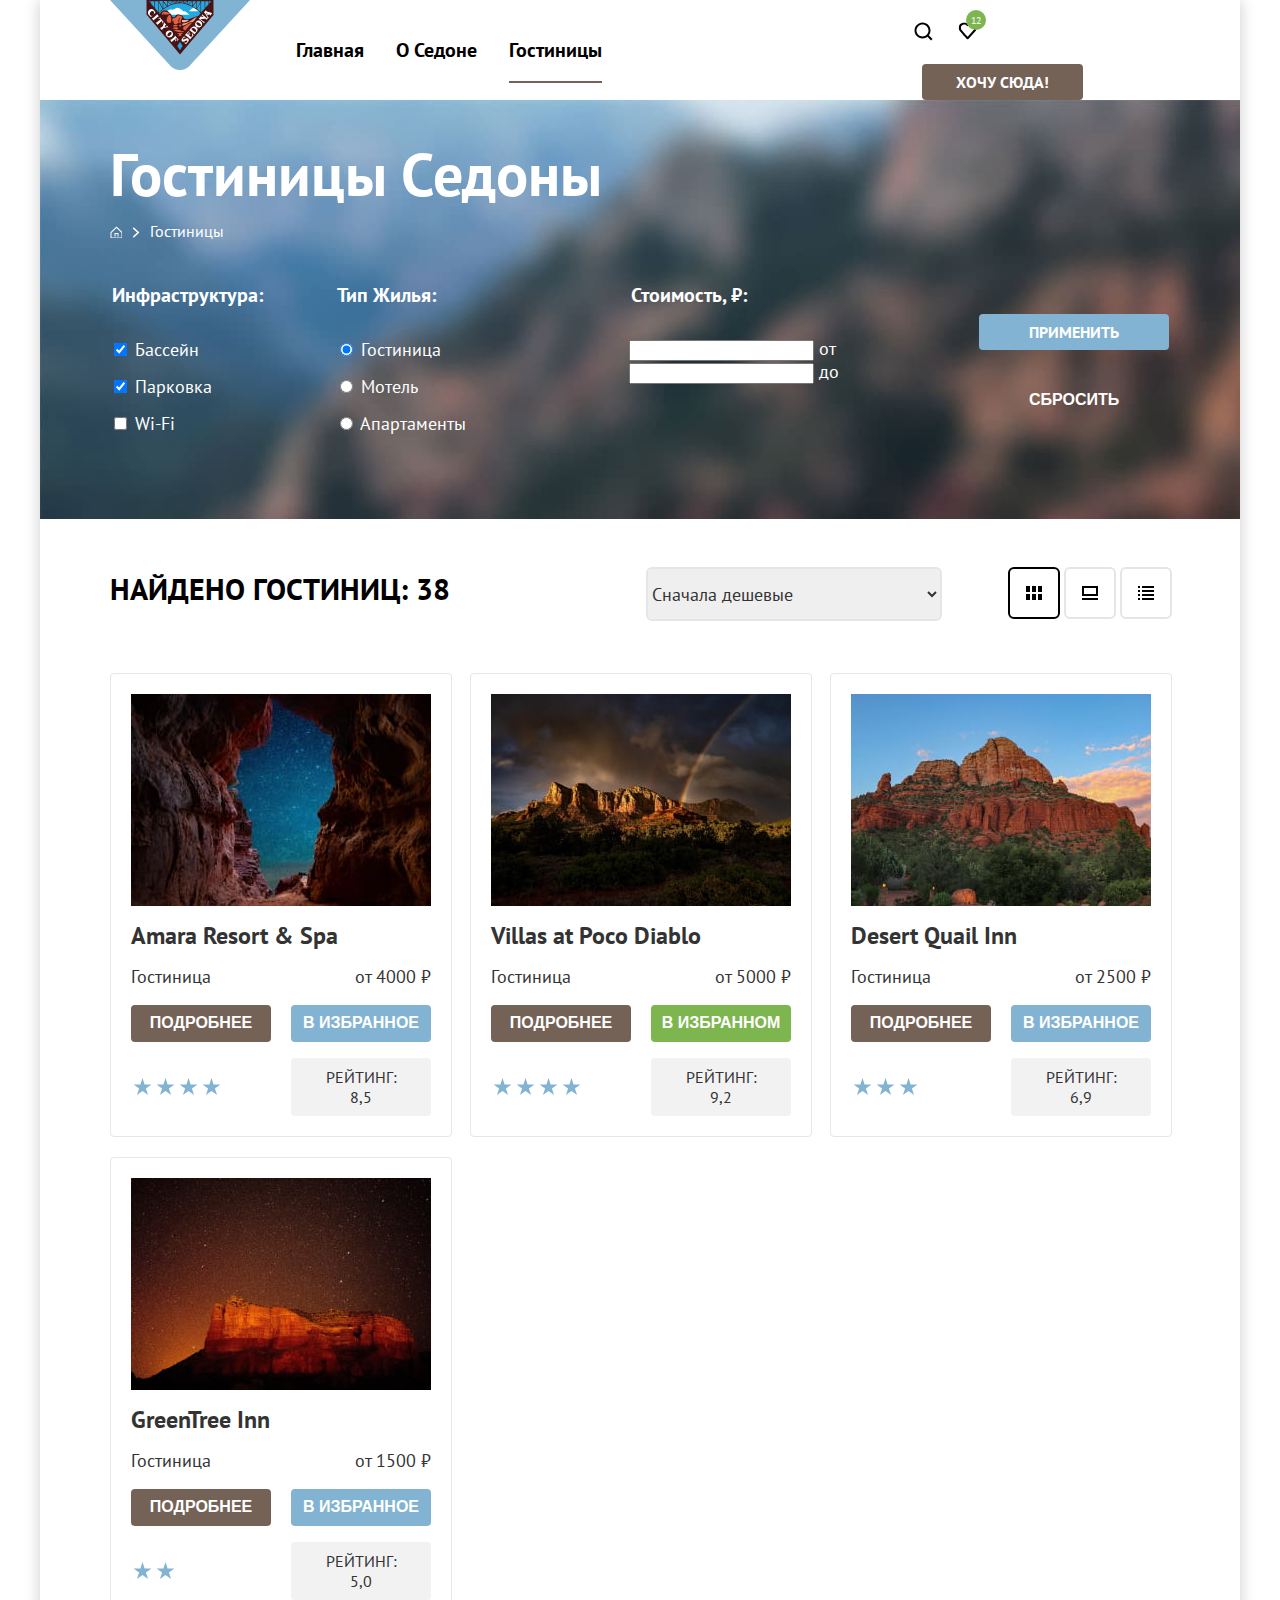
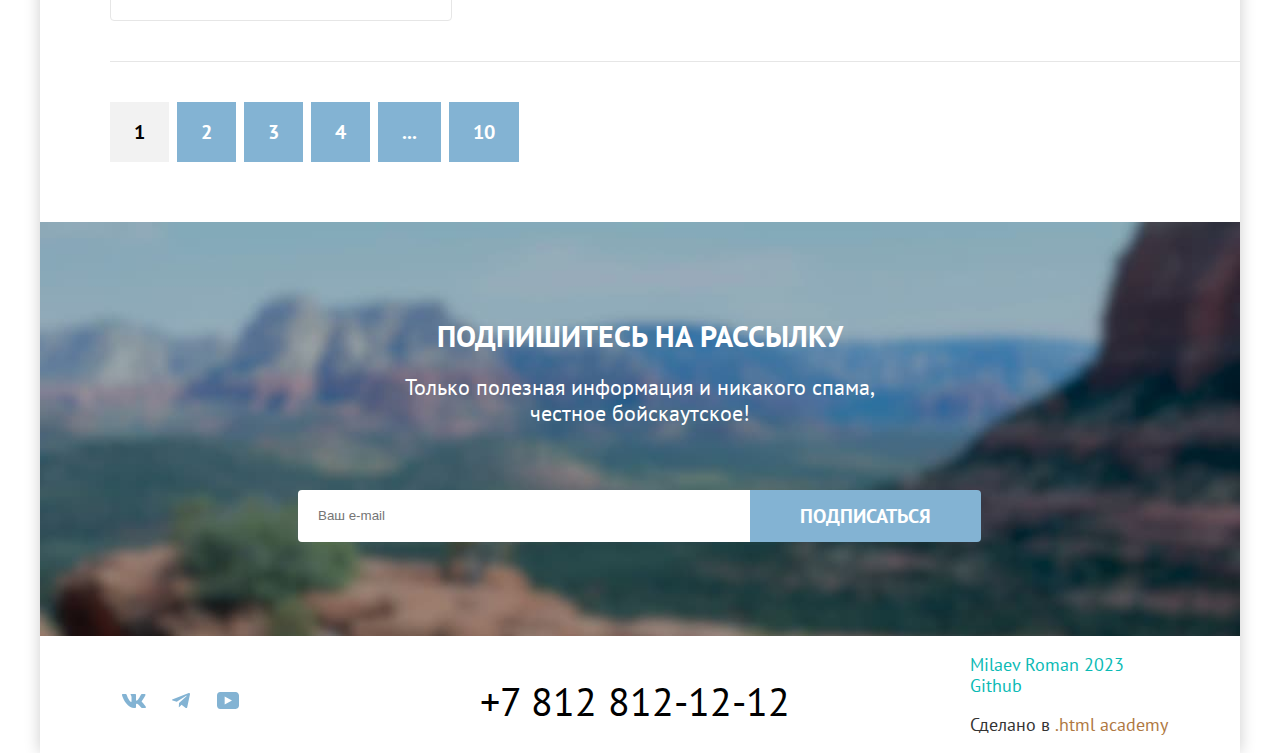
==== commit 32fcf1b1: "Сделал всю декоративную разметку кроме формы в отелях" ====
--- a/hotels.html
+++ b/hotels.html
@@ -166,7 +166,7 @@
 							<span class="hotels">Гостиница</span><span class="price"> от 4000 ₽</span>
 							<button class="button more-detailed-view-hotels" type="button" >Подробнее</button>
 							<button class="button button-fav" type="submit" value="favourites">В избранное</button>
-							<div class="preview-hotels-rating-stars"></div>
+							<div class="preview-hotels-rating-stars stars-four"></div>
 							<a class="preview-hotels-rating" href="#">Рейтинг: 8,5</a>
 						</div>
 					</li>
@@ -182,7 +182,7 @@
 							<span class="hotels">Гостиница</span><span class="price"> от 5000 ₽</span>
 							<button class="button more-detailed-view-hotels" type="button">Подробнее</button>
 							<button class="button button-clicked" type="submit" value="favourites">В избранном</button>
-							<div class="preview-hotels-rating-stars"></div>
+							<div class="preview-hotels-rating-stars stars-four"></div>
 							<a class="preview-hotels-rating" href="#">Рейтинг: 9,2</a>
 						</div>
 					</li>
@@ -194,10 +194,10 @@
 							<h3 class="preview-hotels-subtitle">Desert Quail Inn</h3>
 						</a>
 						<div class="grid-wrapper">
-						<span class="hotels">Гостиница</span><span class="price"> от 2500 ₽</span>
-						<button class="button more-detailed-view-hotels" type="button" >Подробнее</button>
-						<button class="button button-fav" type="submit" value="favourites">В избранное</button>
-							<div class="preview-hotels-rating-stars"></div>
+							<span class="hotels">Гостиница</span><span class="price"> от 2500 ₽</span>
+							<button class="button more-detailed-view-hotels" type="button" >Подробнее</button>
+							<button class="button button-fav" type="submit" value="favourites">В избранное</button>
+							<div class="preview-hotels-rating-stars stars-three"></div>
 							<a class="preview-hotels-rating" href="#">Рейтинг: 6,9</a>
 						</div>
 					</li>
@@ -212,7 +212,7 @@
 							<span class="hotels">Гостиница</span><span class="price"> от 1500 ₽</span>
 							<button class="button more-detailed-view-hotels" type="button" >Подробнее</button>
 							<button class="button button-fav" type="submit" value="favourites">В избранное</button>
-							<div class="preview-hotels-rating-stars"></div>
+							<div class="preview-hotels-rating-stars stars-two"></div>
 							<a class="preview-hotels-rating" href="#">Рейтинг: 5,0</a>
 						</div>
 					</li>
@@ -286,6 +286,6 @@
 				</p>
 			</div>
 	</section>
-	</footer>	
+	</footer>
 </body>
 </html>--- a/styles/styles.css
+++ b/styles/styles.css
@@ -20,9 +20,10 @@
 }
 
 body {
-	margin: 0;
 	display: flex;
 	flex-direction: column;
+	width: 1200px;
+	margin: 0 auto;
 	min-height: 100%;
 	font-family: "PT Sans", sans-serif;
 	font-size: 18px;
@@ -30,6 +31,7 @@
 	font-weight: 400;
 	color: #333333;
 	background-color: white;
+	box-shadow: 0px 0px 15px 0px rgba(0, 0, 0, 0.20);
 }
 
 img {
@@ -373,6 +375,10 @@
 	padding-bottom: 20px;
 }
 
+.search-hotel {
+	padding-bottom: 96px;
+}
+
 .button-search-hotel {
 	display: block;
 	width: 276px;
@@ -381,7 +387,6 @@
 	text-align: center;
 	padding: 8px 50px;
 	margin: 0 auto;
-	margin-bottom: 96px;
 	border-radius: 4px;
 }
 
@@ -475,11 +480,11 @@
 	fill: rgba(131, 179, 211, 1);
 }
 
-.social-link-icon:hover {
+.footer-social-link:hover svg {
 	fill: rgba(104, 162, 202, 1);
 }
 
-.social-link-icon:active {
+.footer-social-link:active svg {
 	fill: rgba(104, 162, 202, 0.3);
 }
 
@@ -780,9 +785,12 @@
 	outline: 2px solid #000000;
 }
 
-.sorting-view-link:hover,
 .sorting-view-style:hover {
 	outline: 2px solid #83B3D3;
+}
+
+.sorting-view-link:hover {
+	outline: 2px solid #000000;
 }
 
 .sorting-view-link:focus,
@@ -910,6 +918,23 @@
 .preview-hotels-rating-stars {
 	grid-row: 3 / 4;
 	grid-column: 1 / 2;
+	width: 23px;
+	background-image: url("../images/star-icon.svg");
+	background-size: 23px 17px;
+	background-repeat: repeat-x;
+	background-position: 0 50%;
+}
+
+.stars-four {
+	width: 92px;
+}
+
+.stars-three {
+	width: 69px;
+}
+
+.stars-two {
+	width: 46px;
 }
 
 .preview-hotels-rating {
@@ -956,4 +981,23 @@
 .pagination-current {
 	background-color: #F2F2F2;
 	color: #000000;
+}
+
+.pagination-link:hover:not(.pagination-current) {
+	background-color: rgba(104, 162, 202, 1);
+}
+
+.pagination-link:focus:not(.pagination-current) {
+	background-color: rgba(104, 162, 202, 1);
+	outline: none;
+}
+
+.pagination-link:active:not(.pagination-current) {
+	background-color: rgba(130, 179, 211, 1);
+	outline: none;
+	color: rgba(255, 255, 255, 0.3);
+}
+
+.pagination-current:focus {
+	outline: none;
 }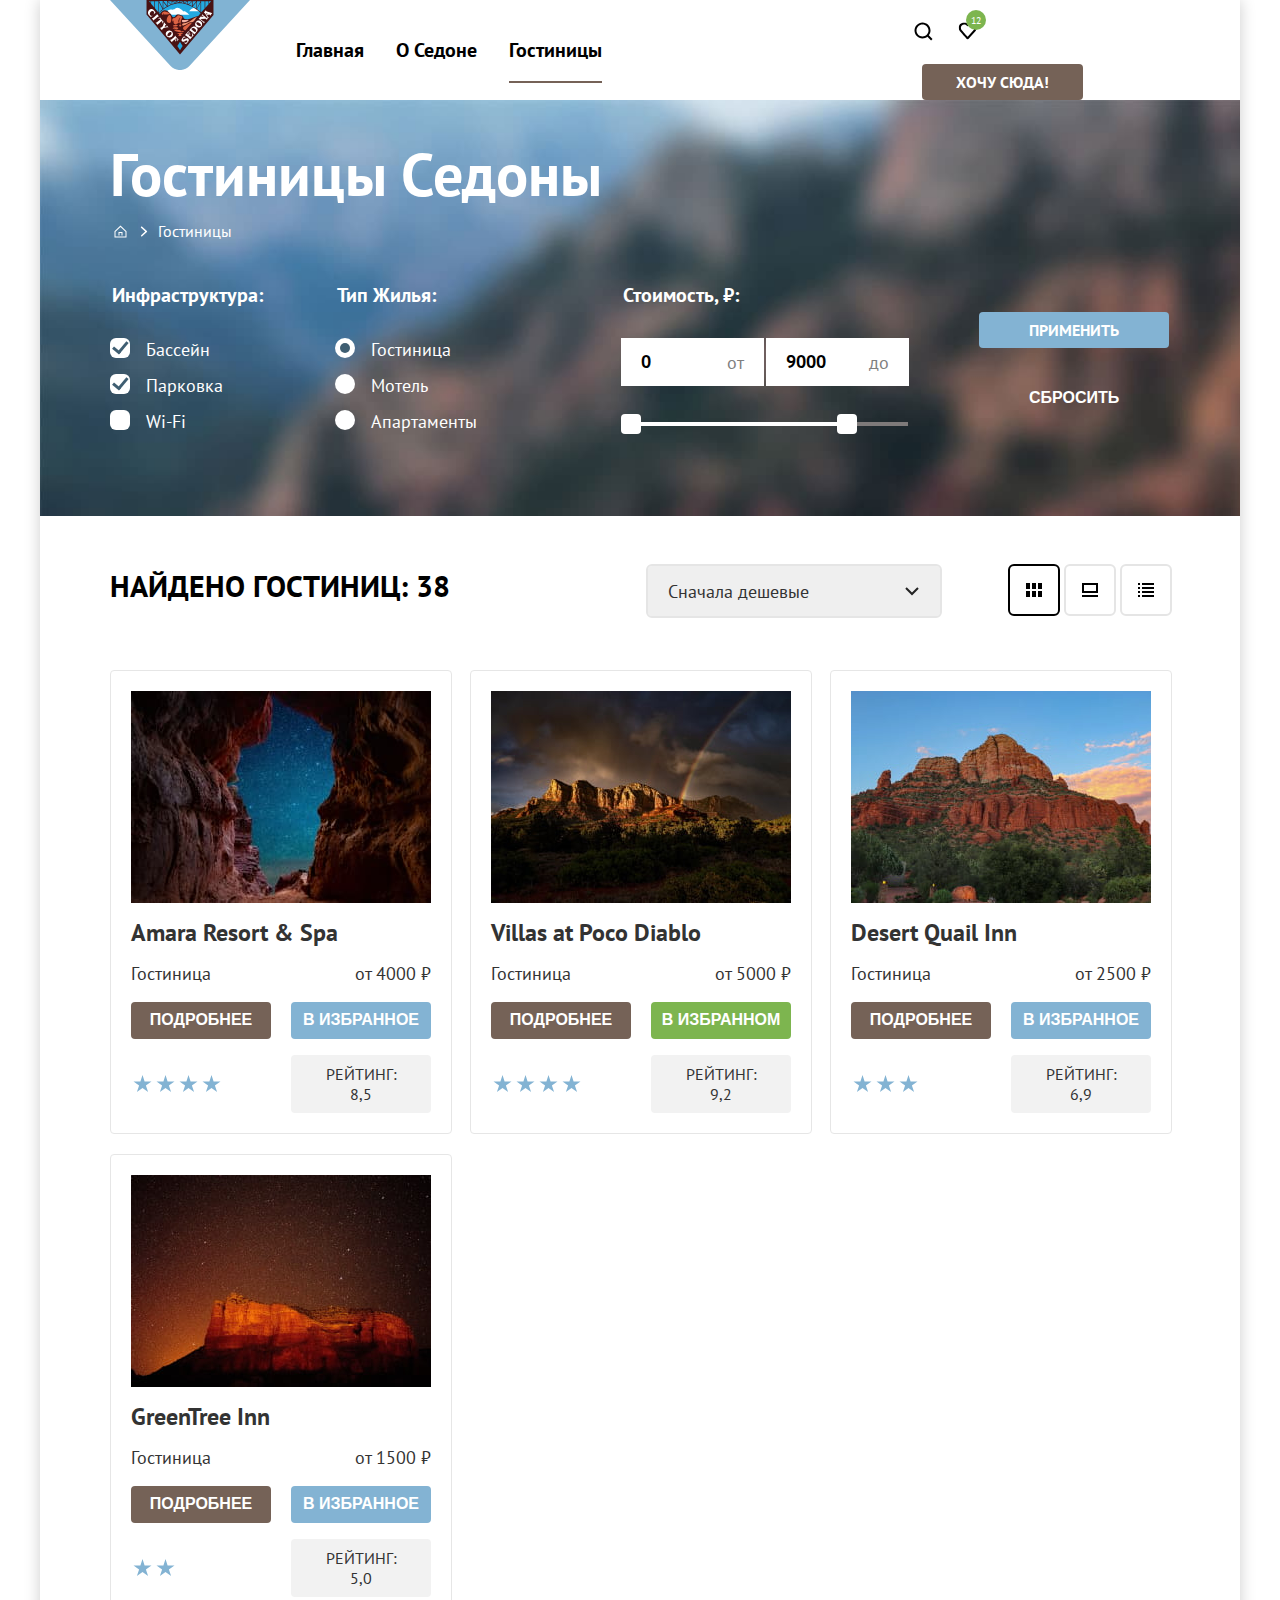
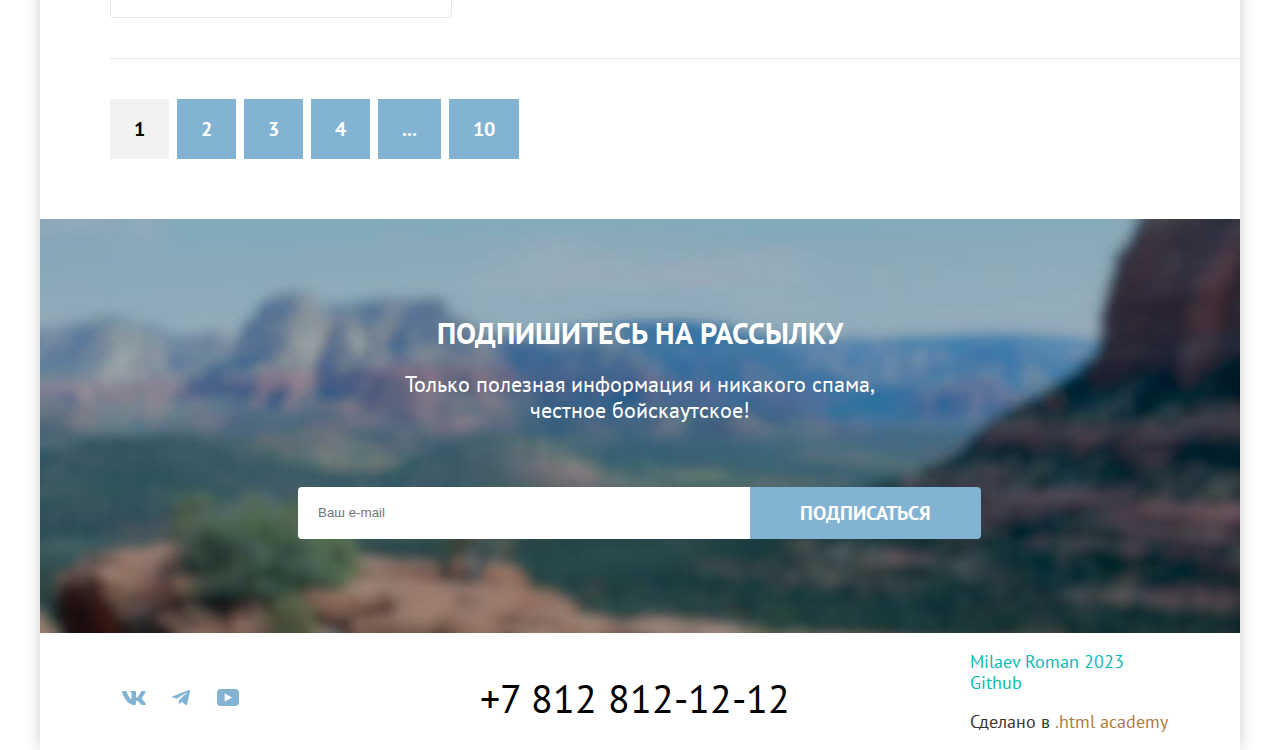
==== commit ce589bc6: "Доделал всё: состояния, фильтры, модальное окно! осталось мелкая шлифовка мб, тест на переполнения в" ====
--- a/hotels.html
+++ b/hotels.html
@@ -76,16 +76,25 @@
 							<legend class="title-filters title-filters-infrastructure">Инфраструктура:</legend>
 							<ul class="filters-infrastructure-list">
 								<li class="item-filters">
-									<input type="checkbox" id="swimming-pool" name="swimming-pool" checked>
-									<label for="swimming-pool">Бассейн</label>
-								</li>
-								<li class="item-filters">
-									<input type="checkbox" id="parking" name="swimming-pool" checked>
-									<label for="parking">Парковка</label>
-								</li>
-								<li class="item-filters">
-									<input type="checkbox" id="wi-fi" name="wi-fi">
-									<label for="wi-fi">Wi-Fi</label>
+									<label class="control">
+										<input class="visually-hidden control-input" type="checkbox" name="swimming-pool" checked>
+										<span class="control-mark"></span>
+										<span class="control-label">Бассейн</span>
+									</label>
+								</li>
+								<li class="item-filters">
+									<label class="control">
+										<input class="visually-hidden control-input" type="checkbox" name="parking" checked>
+										<span class="control-mark"></span>
+										<span class="control-label">Парковка</span>
+									</label>
+								</li>
+								<li class="item-filters">
+									<label class="control">
+										<input class="visually-hidden control-input" type="checkbox" name="wifi">
+										<span class="control-mark"></span>
+										<span class="control-label">Wi-Fi</span>
+									</label>
 								</li>
 							</ul>
 						</fieldset>
@@ -93,35 +102,46 @@
 							<legend class="title-filters title-filters-type-hotels">Тип Жилья:</legend>
 							<ul class="filters-type-hotels-list">
 								<li class="item-filters">
-									<input type="radio" id="hotel" name="hotel" checked>
-									<label for="hotel">Гостиница</label>
-								</li>
-								<li class="item-filters">
-									<input type="radio" id="motel" name="motel">
-									<label for="motel">Мотель</label>
-								</li>
-								<li class="item-filters">
-									<input type="radio" id="aparts" name="aparts">
-									<label for="aparts">Апартаменты</label>
+									<label class="control">
+										<input class="visually-hidden control-input" type="radio" name="type-hotel" value="hotel" checked>
+										<span class="control-mark"></span>
+										<span class="control-label">Гостиница</span>
+									</label>
+								</li>
+								<li class="item-filters">
+									<label class="control">
+										<input class="visually-hidden control-input" type="radio" name="type-hotel" value="motel">
+										<span class="control-mark"></span>
+										<span class="control-label">Мотель</span>
+									</label>
+								</li>
+								<li class="item-filters">
+									<label class="control">
+										<input class="visually-hidden control-input" type="radio" name="type-hotel" value="aparts">
+										<span class="control-mark"></span>
+										<span class="control-label">Апартаменты</span>
+									</label>
 								</li>
 							</ul>
 						</fieldset>
 						<fieldset class="filters-price">
 							<legend class="title-filters title-filters-price">Стоимость, ₽:</legend>
-							<label class="min-price-label">
-								<input type="number" class="min-price-input" name="min-price"> от
-							</label>
-							<label class="max-price-label">
-								<input type="number" class="max-price-input" name="max-price"> до
-							</label>
-							<!--решение из Глейси - мб сделать через кнопки-->
+							<div class="range-wrapper-inputs">
+								<input type="number" class="price-input min-price-input" id="min-price" name="min-price" placeholder="0">
+								<label class="price-label min-price-label" for="min-price">от</label>
+								<input type="number" class="price-input max-price-input" id="max-price" name="max-price" placeholder="9000">
+								<label class="price-label max-price-label" for="max-price">до</label>
+								</div>
 							<div class="filter-range">
-								<div class="range-controls">
-									<div class="scale">
-										<div class="bar" style="margin-left: 20%; width: 60%"></div>
+								<div class="scale">
+									<div class="range-bar" style="left: 0; width: 226px">
+										<button class="range-toggle range-toggle-min">
+											<span class="visually-hidden">Изменить минимальную цену</span>
+										</button>
+										<button class="range-toggle range-toggle-max">
+											<span class="visually-hidden">Изменить максимальную цену</span>
+										</button>
 									</div>
-									<div class="range-toggle range-toggle-min"></div>
-									<div class="range-toggle range-toggle-max"></div>
 								</div>
 							</div>
 						</fieldset>
--- a/styles/styles.css
+++ b/styles/styles.css
@@ -59,13 +59,15 @@
 	font-weight: 700;
 	border: none;
 	cursor: pointer;
+	display: inline-block;
+	box-sizing: border-box;
 }
 
 .button:hover {
 	background-color: #615048;
 }
 
-.button:focus {
+.button:focus-visible {
 	outline: 3px solid #83B3D3;
 	color: rgba(255, 255, 255, 1);
 	background-color: #615048;
@@ -194,10 +196,8 @@
 .favourities::after {
 	content: " 12 ";
 	font-size: 10px;
-	font-weight: 400;
 	color: 	#FFFFFF;
 	background-color: #7DB54F;
-	display: block;
 	width: 20px;
 	height: 20px;
 	border-radius: 50%;
@@ -218,8 +218,6 @@
 .button-entry {
 	padding: 8px 34px;
 	border-radius: 4px;
-	display: block;
-	height: 20px;
 }
 
 .page-container {
@@ -381,7 +379,7 @@
 
 .button-search-hotel {
 	display: block;
-	width: 276px;
+	width: 376px;
 	font-size: 20px;
 	line-height: 36px;
 	text-align: center;
@@ -431,7 +429,7 @@
 	background-color: rgba(104, 162, 202, 1);
 }
 
-.button-subscribe:focus {
+.button-subscribe:focus-visible {
 	color: rgba(255, 255, 255, 1	);
 	outline: 3px solid #AF7842	;
 	background-color: rgba(104, 162, 202, 1);
@@ -569,24 +567,39 @@
 	margin-right: 28px;
 }
 
+.breadcrumbs-item {
+	position: relative;
+}
+
+.breadcrumbs-link:hover {
+	opacity: 0.6;
+}
+
+.breadcrumbs-link:focus-visible {
+	outline: 2px solid #82B3D3;
+}
+
+.breadcrumbs-link:active {
+	opacity: 0.3;
+}
+
 .breadcrumbs-icon {
-	width: 12px;
-	height: 12px;
+	width: 20px;
+	height: 20px;
 	background-image: url("../images/house-breadcrumbs.svg");
 	background-repeat: no-repeat;
-	position: relative;
-	top: 5px;
-}
-
-.breadcrumbs-icon::after {
+	background-position: center;
+}
+
+.breadcrumbs-item:not(:last-child)::after {
 	content: "";
 	background-image: url("../images/arrow-breadcrumbs.svg");
 	background-repeat: no-repeat;
 	position: absolute;
 	width: 8px;
 	height: 20px;
-	top: 1px;
-	left: 22px;
+	top: 5px;
+	right: 10px;
 }
 
 fieldset {
@@ -604,7 +617,7 @@
 
 .item-filters {
 	font-size: 18px;
-	line-height: 24px;
+	line-height: 23px;
 	font-weight: 400;
 	padding-bottom: 13px;
 }
@@ -637,9 +650,174 @@
 	margin-right: 70px;
 }
 
+.control {
+	position: relative;
+	display: block;
+	padding-left: 36px;
+}
+
+.control-mark {
+	position: absolute;
+	top: 0;
+	left: 0;
+	width: 20px;
+	height: 20px;
+	border-radius: 6px;
+	background-color: #FFFFFF;
+}
+
+.control-input[type="checkbox"]:checked + .control-mark::before {
+	position: absolute;
+	top: 11px;
+	left: 2px;
+	width: 9px;
+	height: 3px;
+	background-color: #3F5E72;
+	content: "";
+	transform: rotate(40deg) ;
+}
+
+.control-input[type="checkbox"]:checked + .control-mark::after {
+	position: absolute;
+	top: 8px;
+	left: 6px;
+	width: 14px;
+	height: 3px;
+	background-color: #3F5E72;
+	content: "";
+	transform: rotate(-50deg);
+}
+
+.control-input[type="radio"] + .control-mark {
+	width: 20px;
+	height: 20px;
+	border: none;
+	border-radius: 50%;
+}
+
+.control-input[type="radio"]:checked + .control-mark::before {
+	position: absolute;
+	top: 5px;
+	left: 5px;
+	width: 10px;
+	height: 10px;
+	border-radius: 50%;
+	background-color: #3F5E72;
+	content: "";
+}
+
+.control:hover {
+	opacity: 0.6;
+}
+
+.control-input:focus + .control-mark {
+	outline: 2px solid #83B3D3;
+}
+
+.control:active {
+	opacity: 0.3;
+}
+
+.scale {
+	position: relative;
+	height: 4px;
+	margin-top: 36px;
+	background-color: #7e7a7a;
+	width: 287px;
+}
+
+.range-bar {
+	position: absolute;
+	height: 4px;
+	background-color: #FFFFFF;
+}
+
 .button-form {
 	width: 191px;		
 	align-self: center;
+}
+
+.range-toggle {
+	position: absolute;
+	width: 20px;
+	height: 20px;
+	background-color: #FFFFFF;
+	border-radius: 4px;
+	cursor: pointer;
+	border: none;
+}
+
+.range-toggle:hover {
+	outline: 2px solid #83B3D3;
+}
+
+.range-toggle:focus,
+.range-toggle:active {
+	outline: 2px solid #83B3D3;
+}
+
+.range-toggle-min {
+	top: -8px;
+	left: 0;
+}
+
+.range-toggle-max {
+	top: -8px;
+	right: -10px;
+}
+
+.range-wrapper-inputs {
+	display: grid;
+	grid-template-columns: 143px 143px;
+	position: relative;
+	gap: 2px;
+}
+
+.price-input {
+	padding: 12px 45px 12px 20px;
+	color: #000000;
+	font-family: "PT Sans";
+	font-size: 18px;
+	line-height: 24px;
+	font-weight: 700;
+	border: none;
+}
+
+.price-input:hover {
+	outline: 2px solid #82B3D3;
+}
+
+.price-input:focus-within,
+.price-input:active {
+	outline: none;
+}
+
+.price-input::placeholder {
+	color: #000000;
+	font-family: "PT Sans";
+	font-size: 18px;
+	line-height: 24px;
+	font-weight: 700;
+}
+
+.price-input::-webkit-outer-spin-button,
+.price-input::-webkit-inner-spin-button {
+	appearance: none;
+	margin: 0;
+}
+
+.price-label {
+	position: absolute;
+	color: gray;
+	top: 14px;
+}
+
+.min-price-label {
+	left: 106px;
+}
+
+.max-price-label {
+	right: 20px;
 }
 
 .button-bg-lightblue {
@@ -656,7 +834,7 @@
 	background-color: rgba(104, 162, 202, 1);
 }
 
-.button-bg-lightblue:focus {
+.button-bg-lightblue:focus-visible {
 	color: rgba(255, 255, 255, 1);
 	outline: 3px solid rgba(117, 98, 87, 1);
 	background-color: rgba(104, 162, 202, 1);
@@ -680,7 +858,7 @@
 	color: rgba(255, 255, 255, 0.6)
 }
 
-.reset-button:focus {
+.reset-button:focus-visible {
 	background-color: transparent;
 	outline: 3px solid rgba(131, 179, 211, 1);
 	border-radius: 4px;
@@ -704,7 +882,7 @@
 	background-color: #6C9E42;
 }
 
-.button-clicked:focus {
+.button-clicked:focus-visible {
 	color: rgba(255, 255, 255, 1		);
 	outline: 3px solid rgba(117, 98, 87, 1);
 	background-color: #6C9E42;
@@ -742,6 +920,13 @@
 	outline: 2px solid #E5E5E5;
 	border: none;
 	border-radius: 4px;
+	appearance: none;
+	padding-top: 14px;
+	padding-left: 20px;
+	padding-bottom: 14px;
+	background-image: url("../images/select-arrow.svg");
+	background-repeat: no-repeat;
+	background-position: right 20px center;
 }
 
 .sorting-view-link-container {
@@ -793,8 +978,8 @@
 	outline: 2px solid #000000;
 }
 
-.sorting-view-link:focus,
-.sorting-view-style:focus {
+.sorting-view-link:focus-visible,
+.sorting-view-style:focus-visible {
 	outline: 2px solid #83B3D3;
 }
 
@@ -828,7 +1013,7 @@
 	opacity: 0.6;
 }
 
-.preview-hotels-link:focus {
+.preview-hotels-link:focus-visible {
 	outline: 3px solid #83B3D3;
 }
 
@@ -904,7 +1089,7 @@
 	background-color: rgba(104, 162, 202, 1);
 }
 
-.button-fav:focus {
+.button-fav:focus-visible {
 	color: rgba(255, 255, 255, 1		);
 	outline: 3px solid rgba(117, 98, 87, 1);
 	background-color: rgba(104, 162, 202, 1);
@@ -1000,4 +1185,296 @@
 
 .pagination-current:focus {
 	outline: none;
+}
+
+.modal-container {
+	position: fixed;
+	top: 0;
+	left: 0;
+	display: flex;
+	width: 100%;
+	height: 100%;
+	background-color: rgba(242, 242, 242, 0.80); ;
+}
+
+.modal {
+	position: relative;
+	margin: auto;
+	background-color: #FFFFFF;
+	border-radius: 30px;
+	box-shadow: 0px 25px 50px 0px rgba(0, 0, 0, 0.15);
+}
+
+/* 717 */
+
+.modal-content {
+	display: flex;
+	flex-direction: column;
+	padding: 64px 70px;
+}
+
+.modal-title {
+	font-family: "PT Sans", sans-serif;
+	font-size: 30px;
+	line-height: 36px;
+	font-weight: 700;
+	text-transform: uppercase;
+	font-style: normal;
+	margin: 0;
+	margin-bottom: 64px;
+	color: #000000;
+	padding-right: 164px;
+}
+
+.modal-close-button {
+	position: absolute;
+	right: 52px;
+	width: 52px;
+	height: 52px;
+	padding: 0;
+	background-color: #F2F2F2;
+	border-radius: 50%;
+	border: none;
+	cursor: pointer;
+}
+
+.modal-close-button:hover {
+	background-color: #E6E6E6;
+}
+
+.modal-close-button:focus {
+	outline: 3px solid #82B3D3;
+}
+
+.modal-close-button:active {
+	opacity: 0.3;
+	outline: none;
+}
+
+.modal-close-button::after,
+.modal-close-button::before {
+	position: absolute;
+	content: "";
+	width: 19px;
+	height: 2px;
+	background-color: #000000;
+}
+
+.modal-close-button::after {
+	top: 26px;
+	left: 16px;
+	transform: rotate(45deg);
+}
+
+.modal-close-button::before {
+	top: 26px;
+	left: 16px;
+	transform: rotate(-45deg);
+}
+
+.booking-form {
+	display: grid;
+	grid-template-columns: 137px 111px 87px 131px 111px;
+	grid-template-rows: repeat(6, 48px) 60px;
+}
+
+.field-group {
+	margin: 0;
+	padding: 0;
+	font-size: 20px;
+	line-height: 24px;
+	font-family: "PT Sans", sans-serif;
+	text-transform: capitalize;
+	font-weight: 700;
+	color: #000000;
+	font-style: normal;
+}
+
+.start-booking {
+	grid-column: 1 / 6;
+	grid-row: 1 / 2;
+}
+
+.booking-start-input {
+	padding: 12px 20px;
+	width: 400px;
+	border: none;
+	background-color: #F2F2F2;
+	margin-left: 18px;
+}
+
+.booking-end-input {
+	padding: 12px 20px;
+	width: 400px;
+	border: none;
+	background-color: #F2F2F2;
+	margin-left: 13px;
+}
+
+input[type="date"]::-webkit-datetime-edit {
+	color: #000000; 
+	font-size: 18px;
+	line-height: 24px;
+	font-family: "PT Sans", sans-serif;
+	font-weight: 700;
+}
+
+.adults,
+.children {
+	display: flex;
+	align-items: center;
+}
+
+.booking-adults-input,
+.booking-children-input {
+	width: 11px;
+	padding: 14px 10px;
+	font-size: 18px;
+	line-height: 20px;
+	font-weight: 700;
+	text-align: center;
+	background-color: #F2F2F2;
+	border: none;
+}
+
+.booking-children-input::placeholder, 
+.booking-adults-input::placeholder {
+	font-size: 18px;
+	line-height: 20px;
+	font-weight: 700;
+	color: #000000;
+}
+
+.booking-adults-input::-webkit-outer-spin-button,
+.booking-adults-input::-webkit-inner-spin-button,
+.booking-children-input::-webkit-outer-spin-button,
+.booking-children-input::-webkit-inner-spin-button {
+	appearance: none;
+	margin: 0;
+}
+
+.count {
+	width: 40px;
+	height: 48px;
+	padding: 0;
+	margin: 0;
+	border: none;
+	display: block;
+	background-color: #F2F2F2;
+}
+
+.count-less {
+	margin-left: 46px;
+	background-image: url("../images/button-minus.svg");
+	background-repeat: no-repeat;
+	background-position: center;
+}
+
+.count-less:hover {
+	background-image: url("../images/minus-hover.svg");
+}
+
+.count-more {
+	background-image: url("../images/button-plus.svg");
+	background-repeat: no-repeat;
+	background-position: center;
+}
+
+.count-more:hover {
+	background-image: url("../images/plus-hover.svg");
+}
+
+.count:focus {
+	outline: 2px solid #82B3D3;
+	outline-offset: -12px;
+	z-index: 1;
+}
+
+.count:active {
+	opacity: 0.2;
+	outline: none;
+}
+
+.info {
+	width: 26px;
+	height: 26px;
+	border-radius: 50%;
+	border: none;
+	margin-left: 10px;
+	cursor: pointer;
+	background-image: url("../images/info-modal.svg");
+	position: relative;
+}
+
+.info:hover::after {
+	position: absolute;
+	top: 50px;
+	left: -100px;
+	content: "Укажите количество детей, которые будут с вами, возраст которых от 6 до 18 лет. Дети до 6 лет размещаются бесплатно.";
+	width: 216px;
+	height: 110px;
+	background-color: #333333;
+	color: #FFFFFF;
+	font-size: 16px;
+	line-height: 20px;
+	font-family: "PT Sans", sans-serif;
+	font-weight: 400;
+	padding: 23px 18px 18px 22px;
+	text-align: start;
+	border-radius: 10px;
+	box-shadow: 0px 15px 30px 0px rgba(0, 0, 0, 0.30);
+}
+
+.info:hover::before {
+	position: absolute;
+	content: "";
+	top: 40px;
+	left: 4px;
+	width: 20px;
+	height: 20px;
+	background-color: #333333;
+	transform: rotate(45deg);
+}
+
+.end-booking {
+	grid-column: 1 / 6;
+	grid-row: 3 / 4 ;
+}
+
+.adults {
+	grid-column: 1 / 3;
+	grid-row: 5 / 6;
+}
+
+.children {
+	grid-column: 4 / 6;
+	grid-row: 5 / 6;
+}
+
+.modal-booking-button {
+	grid-column: 1 / -1;
+	grid-row: -1 / -2;
+	font-size: 20px;
+	line-height: 24px;
+	font-weight: 700;
+}
+
+.modal-window-close {
+	display: none;
+}
+
+.date-error {
+	color: #FF5757;
+	font-size: 16px;
+	line-height: 21px;
+	font-weight: 400;
+	grid-column: 2 / 6;
+}
+
+.date-free {
+	color: #333333;
+	font-size: 16px;
+	line-height: 21px;
+	font-weight: 400;
+	grid-column: 2 / 6;
 }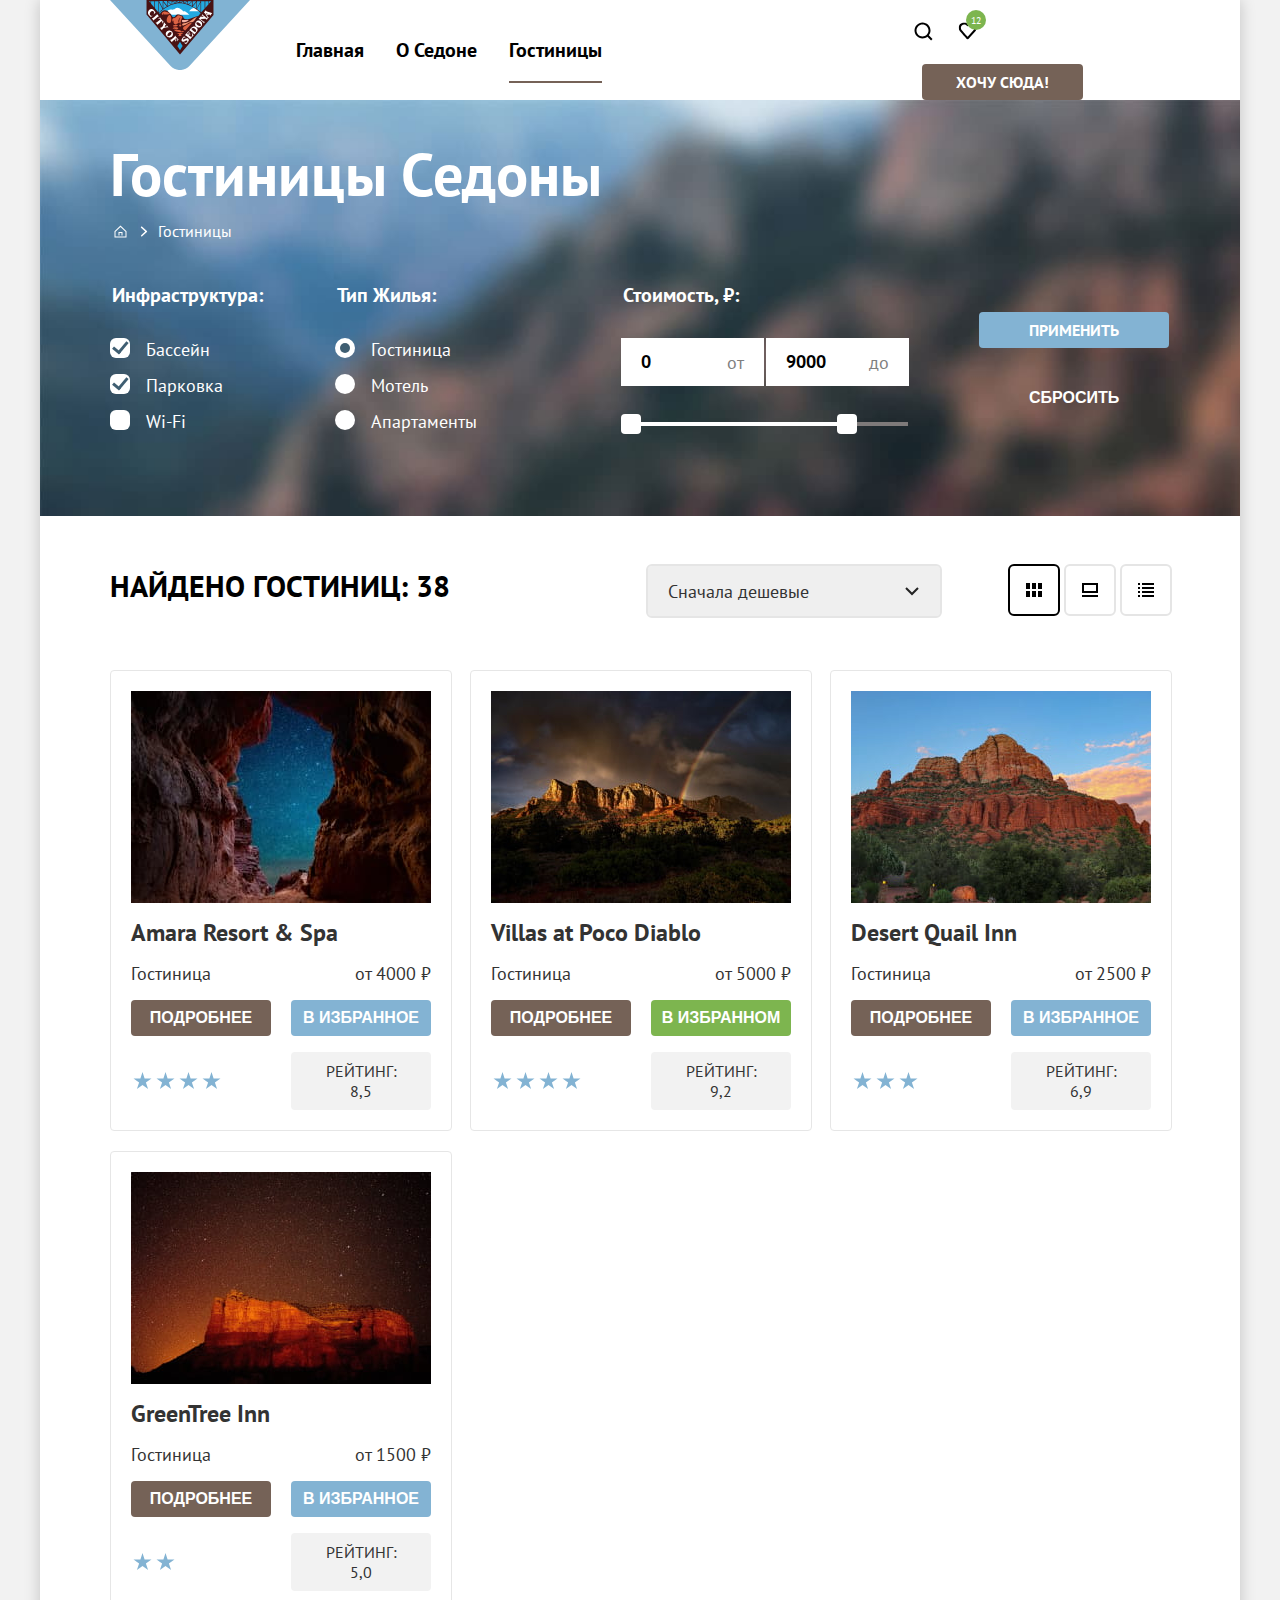
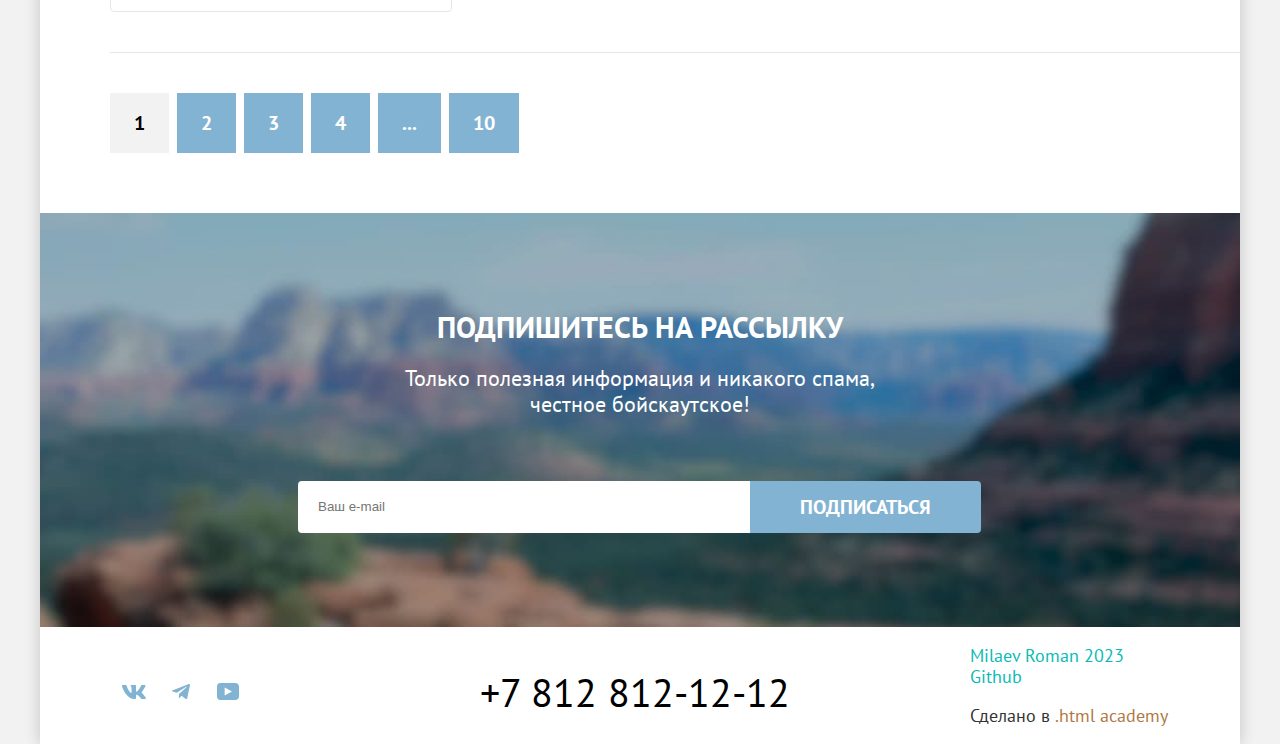
==== commit 366e908c: "проверил и исправил на переполнение, исправил сетку преимуществ на главной на гриды" ====
--- a/hotels.html
+++ b/hotels.html
@@ -135,10 +135,10 @@
 							<div class="filter-range">
 								<div class="scale">
 									<div class="range-bar" style="left: 0; width: 226px">
-										<button class="range-toggle range-toggle-min">
+										<button class="range-toggle range-toggle-min" type="button">
 											<span class="visually-hidden">Изменить минимальную цену</span>
 										</button>
-										<button class="range-toggle range-toggle-max">
+										<button class="range-toggle range-toggle-max" type="button">
 											<span class="visually-hidden">Изменить максимальную цену</span>
 										</button>
 									</div>
@@ -161,13 +161,13 @@
 					<option value="popular">По популярности</option>
 				</select>
 				<div class="sorting-view-link-container">
-					<a class="sorting-view-link sorting-view-link-current" href="#">
+					<a class="sorting-view-link view-link-cards sorting-view-link-current" href="#">
 						<span class="visually-hidden">Показать карточками</span>
 					</a>
-					<a class="sorting-view-link" href="#">
+					<a class="sorting-view-link view-link-full" href="#">
 						<span class="visually-hidden">Показать полностью</span>
 					</a>
-					<a class="sorting-view-link" href="#">
+					<a class="sorting-view-link view-link-list" href="#">
 						<span class="visually-hidden">Показать списком</span>
 					</a>
 				</div>
@@ -190,7 +190,6 @@
 							<a class="preview-hotels-rating" href="#">Рейтинг: 8,5</a>
 						</div>
 					</li>
-					</li>
 					<li class="preview-hotels-item">
 						<a class="preview-hotels-link" href="#">
 							<img class="preview-hotels-image" src="images/hotel-2.jpg" width="300" height="212" alt="Вид из гостиницы">
@@ -265,7 +264,7 @@
 			<h2 class="title title-footer-subscribe">Подпишитесь на рассылку</h2>
 			<p class="title-desc title-desc-footer-subscribe">Только полезная информация и никакого спама,<br>честное бойскаутское!</p>
 			<form class="footer-subscribe-form">
-				<input class="footer-subscribe-email" type="email" placeholder="Ваш e-mail">
+				<input class="footer-subscribe-email" type="email" placeholder="Ваш e-mail" required>
 				<button class="button button-subscribe" type="submit">Подписаться</button>
 			</form>
 		</section>
--- a/styles/styles.css
+++ b/styles/styles.css
@@ -17,6 +17,7 @@
 html {
 	height: 100%;
 	min-width: 1280px;
+	background-color: #F2F2F2;
 }
 
 body {
@@ -221,12 +222,15 @@
 }
 
 .page-container {
-	background-image: url(../images/bg-index-divider.jpg);
+	width: 1200px;
+	margin: 0 auto;
+}
+
+.main-logo-container {
+	background-image: url("../images/bg-index-divider.jpg");
 	background-repeat: no-repeat;
 	background-size: 1200px 485px;
-	background-position: top;
-	width: 1200px;
-	margin: 0 auto;
+	background-color: #615048;
 }
 
 .page-hotels-container {
@@ -239,17 +243,16 @@
 }
 
 .main-logo {
-	display: block;
 	margin: 0 auto;
 	padding-top: 42px;
-	margin-bottom: 91px;
+	padding-bottom: 91px;
 }
 
 .reasons-list {
 	margin: 0;
 	padding: 0;
-	display: flex;
-	flex-wrap: wrap;
+	display: grid;
+	grid-template-columns: repeat(3, 400px);
 	list-style-type: none;
 }
 
@@ -259,32 +262,22 @@
 	padding-bottom: 25px;
 }
 
-.reasons-item {
-	display: flex;
-	flex-direction: column;
-}
-
-.reasons-item:first-child,
-.reasons-item:last-child {
+.reasons-item-wide-img {
+	background-color: #82B3D3;
+	grid-column: span 2;
+}
+
+.reasons-item-dark-bg {
 	background-color: #82B3D3;
 	color: white;
-	width: 400px;
-}
-
-.reasons-item:nth-child(3),
-.reasons-item:nth-child(4),
-.reasons-item:nth-child(5) {
-	width: 400px;
-}
-
-.reasons-item:nth-child(3),
-.reasons-item:nth-child(5),
-.opportunities-item:nth-child(1),
-.opportunities-item:nth-child(3) {
+}
+
+.reasons-item-light-bg,
+.opportunities-item-light-bg {
 	background-color: rgba(131, 179, 211, 0.12);
 }
 
-.reasons-item:nth-child(4) {
+.reasons-item-mid-bg {
 	background-color:rgba(131, 179, 211, 0.2)
 }
 
@@ -328,6 +321,7 @@
 	padding: 0;
 	list-style-type: none;
 	display: flex;
+	flex-wrap: wrap;
 }
 
 .opportunities-item {
@@ -336,19 +330,19 @@
 	flex-direction: column;
 }
 
-.opportunities-item:nth-child(1) {
+.opportunities-item-house {
 	background-image: url("../images/house-icon.svg");
 	background-repeat: no-repeat;
 	background-position: 162px 80px;
 }
 
-.opportunities-item:nth-child(2) {
+.opportunities-item-food {
 	background-image: url("../images/hamburger-icon.svg");
 	background-repeat: no-repeat;
 	background-position: 162px 80px;
 }
 
-.opportunities-item:nth-child(3) {
+.opportunities-item-souvenirs {
 	background-image: url("../images/souvenir-icon.svg");
 	background-repeat: no-repeat;
 	background-position: 162px 80px;
@@ -392,7 +386,7 @@
 	color: white;
 	background-color: lightblue;
 	background-image: url("../images/bg-subscribe.jpg");
-	background-size: 1200px 415px;
+	background-size: cover;
 	background-repeat: no-repeat;
 	width: 1200px;
 	margin: 0 auto;
@@ -551,6 +545,7 @@
 
 .breadcrumbs {
 	display: flex;
+	flex-wrap: wrap;
 	margin: 0;
 	padding: 0;
 	padding-left: 70px;
@@ -909,8 +904,8 @@
 }
 
 .sorting-view-style {
-	width: 292px;
-	height: 50px;
+	max-width: 292px;
+	max-height: 50px;
 	margin-left: auto;
 	color: #333333;
 	font-size: 18px;
@@ -923,6 +918,7 @@
 	appearance: none;
 	padding-top: 14px;
 	padding-left: 20px;
+	padding-right: 130px;
 	padding-bottom: 14px;
 	background-image: url("../images/select-arrow.svg");
 	background-repeat: no-repeat;
@@ -931,7 +927,7 @@
 
 .sorting-view-link-container {
 	display: flex;
-	width: 160px;
+	max-width: 170px;
 	flex-wrap: wrap;
 	margin-left: 70px;
 }
@@ -943,26 +939,28 @@
 	width: 48px;
 	height: 48px;
 	margin-right: 8px;
+	margin-bottom: 8px;
 	background-repeat: no-repeat;
 	background-position: center;
 	outline: 2px solid #E5E5E5;
 	border-radius: 4px;
 	border: none;
+
 }
 
 .sorting-view-link:last-child {
 	margin-right: 0;
 }
 
-.sorting-view-link:first-child {
+.view-link-cards {
 	background-image: url("../images/catalog-view-cards.svg");
 }
 
-.sorting-view-link:nth-child(2) {
+.view-link-full {
 	background-image: url("../images/catalog-view-full.svg");
 }
 
-.sorting-view-link:nth-child(3) {
+.view-link-list {
 	background-image: url("../images/catalog-view-list.svg");
 }
 
@@ -1030,7 +1028,7 @@
 
 .preview-hotels-subtitle-link {
 	grid-row: 3 / 4;
-	grid-column: 2 / 4;
+	grid-column: 2 / 3;
 	text-decoration: none;
 	color: inherit;
 	margin-top: 16px;
@@ -1050,7 +1048,7 @@
 	grid-column: 2 / 4;
 	display: grid;
 	grid-template-columns: 140px 140px;
-	grid-template-rows: 23px 37px;
+	grid-template-rows: auto auto;
 	column-gap: 20px;
 	row-gap: 16px;
 	padding-bottom: 20px;
@@ -1141,6 +1139,7 @@
 	padding: 0;
 	list-style-type: none;
 	display: flex;
+	flex-direction: row;
 	flex-wrap: wrap;
 	margin-left: 70px;
 	padding-top: 40px;
@@ -1157,6 +1156,7 @@
 	font-weight: 700;
 	display: block;
 	padding: 12px 24px;
+	max-width: 100px;
 }
 
 .pagination-item:not(:last-child) {
@@ -1194,7 +1194,7 @@
 	display: flex;
 	width: 100%;
 	height: 100%;
-	background-color: rgba(242, 242, 242, 0.80); ;
+	background-color: rgba(242, 242, 242, 0.80);
 }
 
 .modal {
@@ -1205,8 +1205,6 @@
 	box-shadow: 0px 25px 50px 0px rgba(0, 0, 0, 0.15);
 }
 
-/* 717 */
-
 .modal-content {
 	display: flex;
 	flex-direction: column;
@@ -1361,6 +1359,10 @@
 	border: none;
 	display: block;
 	background-color: #F2F2F2;
+}
+
+.count[type="button"] {
+	color: transparent;
 }
 
 .count-less {
@@ -1459,9 +1461,9 @@
 	font-weight: 700;
 }
 
-.modal-window-close {
+/* .modal-window-close {
 	display: none;
-}
+} */
 
 .date-error {
 	color: #FF5757;
